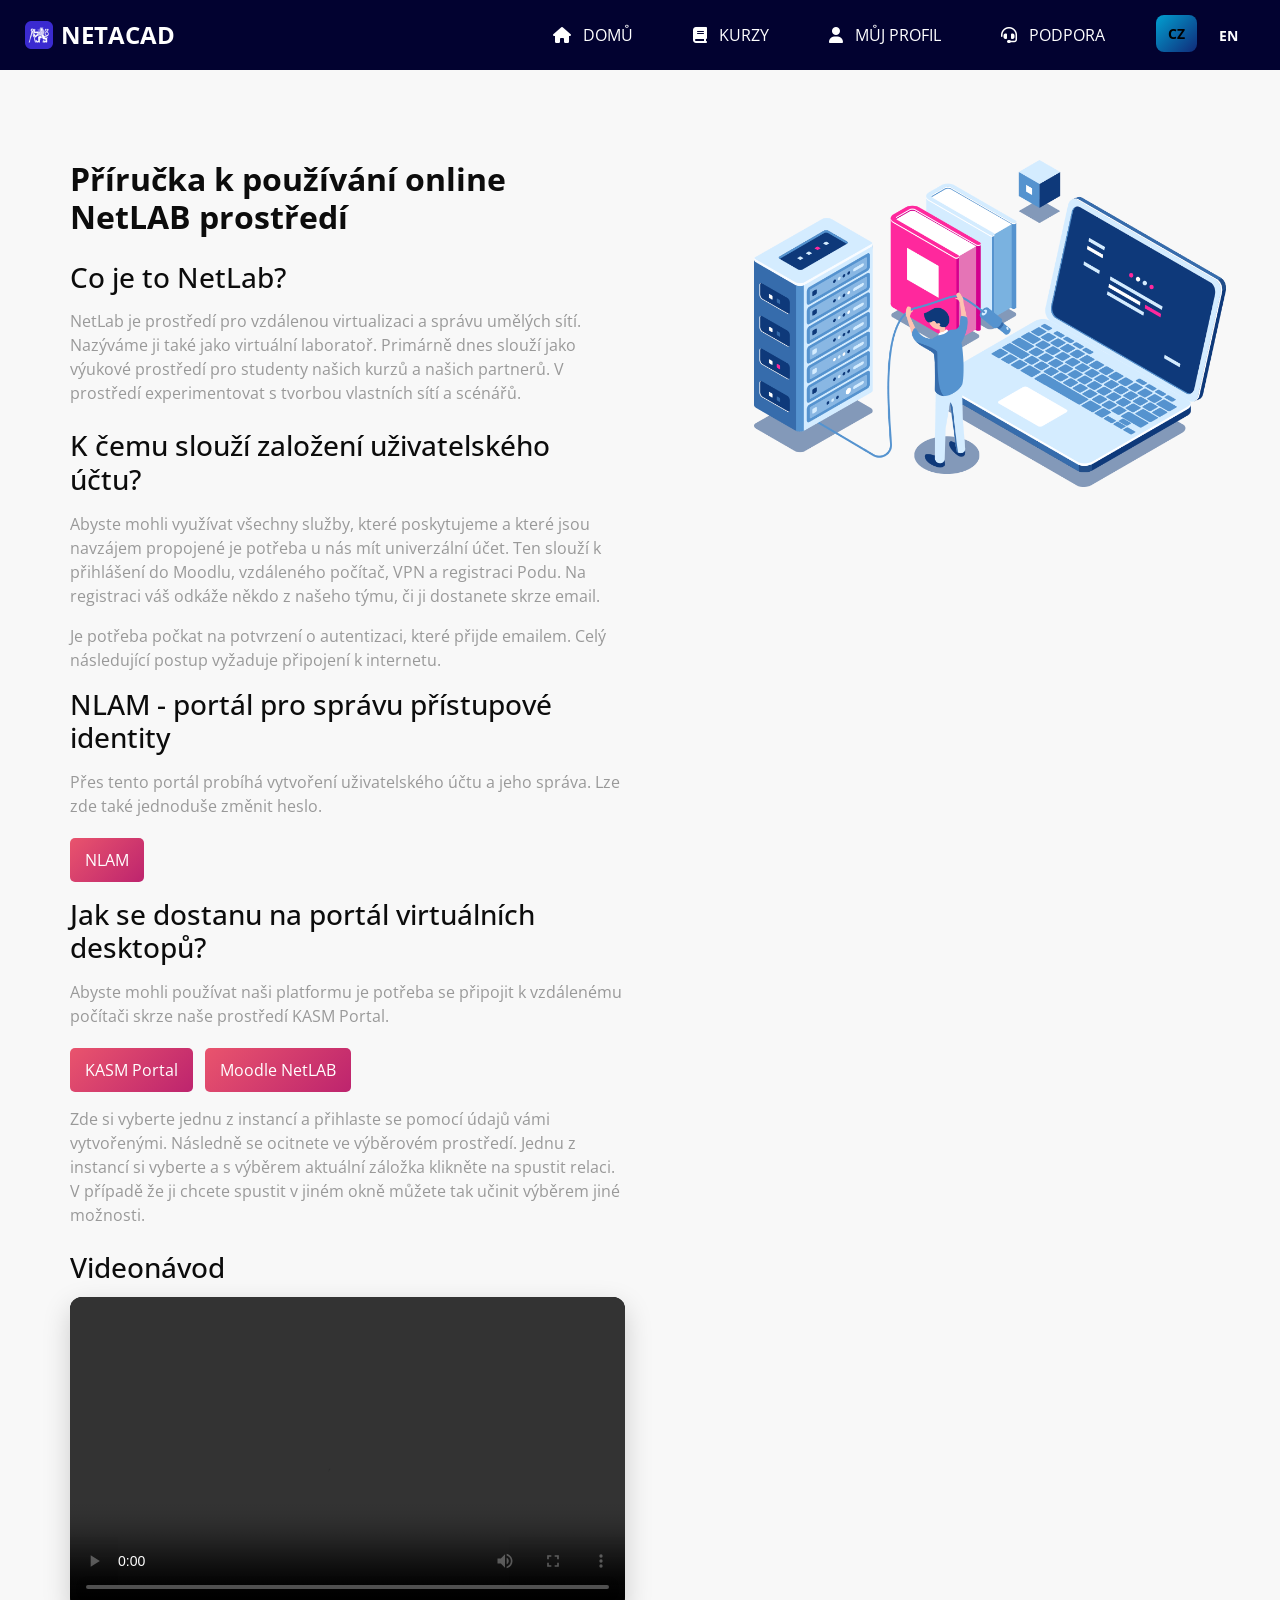
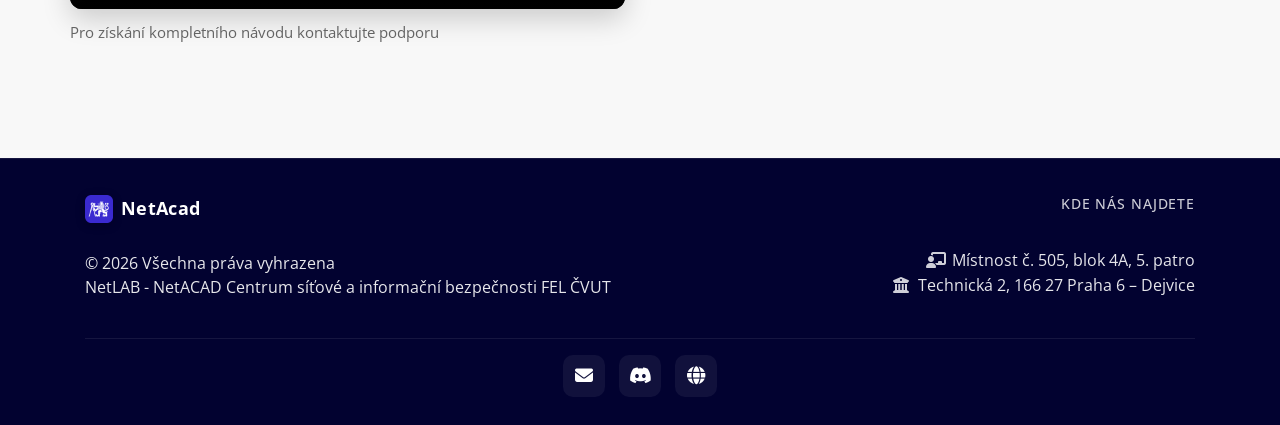
==== navody.html @ e8f15238 "Improved navody.html, way better footer, added one link to navbar" ====
<!DOCTYPE html>
<html lang="cz">

<head>
  <!-- Basic -->
  <meta charset="utf-8" />
  <meta http-equiv="X-UA-Compatible" content="IE=edge" />
  <!-- Mobile Metas -->
  <meta name="viewport" content="width=device-width, initial-scale=1, shrink-to-fit=no" />
  <!-- Site Metas -->
  <link rel="icon" href="favicon.ico" type="image/gif" />
  <meta name="keywords" content="" />
  <meta name="description" content="" />
  <meta name="author" content="" />

  <title>NetAcad</title>


  <!-- bootstrap core css -->
  <link rel="stylesheet" type="text/css" href="css/bootstrap.css" />

  <!-- fonts style -->
  <link rel="preconnect" href="https://fonts.googleapis.com">
  <link rel="preconnect" href="https://fonts.gstatic.com" crossorigin>
  <link href="https://fonts.googleapis.com/css2?family=Open+Sans:ital,wght@0,300..800;1,300..800&display=swap" rel="stylesheet">

  <!-- font awesome style -->
  <link rel="stylesheet"
        href="https://cdnjs.cloudflare.com/ajax/libs/font-awesome/6.5.2/css/all.min.css"
        crossorigin="anonymous" referrerpolicy="no-referrer" />

  <!-- Custom styles for this template -->
  <link href="css/style.css" rel="stylesheet" />
  <!-- responsive style -->
  <link href="css/responsive.css" rel="stylesheet" />

  <script> window.chtlConfig = { chatbotId: "9271479529" } </script>
  <script async data-id="9271479529" id="chtl-script" type="text/javascript" src="https://chatling.ai/js/embed.js"></script>

</head>

<body class="sub_page">

  <div class="hero_area">
    <!-- header section strats -->
    <header class="header_section">
      <div class="container-fluid">
        <nav class="navbar navbar-expand-lg custom_nav-container">
          <a class="navbar-brand d-flex align-items-center">
            <img src="favicon.ico" alt="Logo" width="28" height="28" class="mr-2"> <span>NetAcad</span>
          </a>

          <button class="navbar-toggler" type="button" data-toggle="collapse" data-target="#navbarContent"
                  aria-controls="navbarContent" aria-expanded="false" aria-label="Toggle navigation">
            <span class="navbar-toggler-icon"></span>
          </button>

          <div class="collapse navbar-collapse" id="navbarContent">
            <ul class="navbar-nav ml-auto">
              <li class="nav-item active">
                <a class="nav-link" href="index.html" data-i18n="home">
                  <i class="fas fa-home mr-2"></i> Domů
                </a>
              </li>
              <li class="nav-item">
                <a class="nav-link" href="https://moodle.netacad.fel.cvut.cz/moodle" data-i18n="courses">
                  <i class="fas fa-book mr-2"></i> Kurzy
                </a>
              </li>
              <li class="nav-item">
                <a class="nav-link" href="https://access.netacad.fel.cvut.cz/en/login" data-i18n="profile">
                  <i class="fas fa-user mr-2"></i> Můj profil
                </a>
              </li>

              <li class="nav-item">
                <a class="nav-link" href="mailto:support@itu.fel.cvut.cz" data-i18n="support">
                  <i class="fas fa-headset mr-2"></i> Podpora
                </a>
              </li>
            </ul>

            <div class="language-switcher ml-3 d-flex justify-content-center ">
              <button class="btn btn-sm btn-outline-light" onclick="setLanguage('cz')">CZ</button>
              <button class="btn btn-sm btn-outline-light" onclick="setLanguage('en')">EN</button>
            </div>


          </div>
        </nav>
      </div>
    </header>
    <!-- end header section -->
  </div>

  <!-- about section -->

  <section class="about_section layout_padding">
    <div class="container">
      <div class="row">
        <div class="col-lg-6">
          <div class="detail-box container--narrow flow">
            <div class="heading_container">
              <h2>
                Příručka k používání online NetLAB prostředí
              </h2>
            </div>
            <h3>
              Co je to NetLab?
            </h3>

            <p>
              NetLab je prostředí pro vzdálenou virtualizaci a správu umělých sítí. Nazýváme ji také jako virtuální
              laboratoř. Primárně dnes slouží jako výukové prostředí pro studenty našich kurzů a našich partnerů.
              V prostředí experimentovat s tvorbou vlastních sítí a scénářů.
            </p>
            <h3 class="mt-4">
              K čemu slouží založení uživatelského účtu?
            </h3>
            <p>
              Abyste mohli využívat všechny služby, které poskytujeme a které jsou navzájem propojené je potřeba u nás
              mít univerzální účet. Ten slouží k přihlášení do Moodlu, vzdáleného počítač, VPN a registraci Podu.
              Na registraci váš odkáže někdo z našeho týmu, či ji dostanete skrze email.
            </p>
            <p>
              Je potřeba počkat na potvrzení o autentizaci, které přijde emailem. Celý následující postup vyžaduje připojení k internetu.
            </p>
            <h3>
              NLAM - portál pro správu přístupové identity
            </h3>

            <p class="mb-0">
              Přes tento portál probíhá vytvoření uživatelského účtu a jeho správa. Lze zde také jednoduše změnit heslo.
            </p>

            <div class="btn-row">
              <a class="btn-1-ss" href="https://access.netacad.fel.cvut.cz/nlam">NLAM</a>
            </div>

            <h3>
              Jak se dostanu na portál virtuálních desktopů?
            </h3>

            <p class="mb-0">
              Abyste mohli používat naši platformu je potřeba se připojit k vzdálenému počítači skrze naše prostředí KASM Portal.
            </p>
            <div class="btn-row">
              <a class="btn-1-ss" href="https://access.netacad.fel.cvut.cz/kasmportal">KASM Portal</a>
              <a class="btn-1-ss" href="https://moodle.netacad.fel.cvut.cz/moodle">Moodle NetLAB</a>
            </div>
            <p>
              Zde si vyberte jednu z instancí a přihlaste se pomocí údajů vámi vytvořenými.
              Následně se ocitnete ve výběrovém prostředí. Jednu z instancí si vyberte a s výběrem aktuální záložka
              klikněte na spustit relaci. V případě že ji chcete spustit v jiném okně můžete tak učinit výběrem jiné možnosti.
            </p>

            <h3 class="mb-2 mt-4">
              Videonávod
            </h3>

            <div class="video-block">
              <div class="video-frame">
                <video controls src="video/UTF-8Tutorial.mp4" type="video/mp4"></video>
              </div>
              <p class="video-caption">Pro získání kompletního návodu kontaktujte podporu</p>
            </div>
          </div>
        </div>

        <div class="col-lg-6 d-none d-lg-block">
          <div class="img-box sticky-aside card-aside">
            <img src="images/about-img.png" alt="NetLab ukázka">
          </div>
        </div>

      </div>
    </div>
  </section>

  <!-- end about section -->


  <!-- end info section -->


  <!-- footer section -->
  <footer class="footer_section">
    <div class="container">
      <div class="footer-inner">
        <!-- Brand / Copyright -->
        <div class="footer-col footer-brand">
          <div class="brand-row">
            <img src="favicon.ico" alt="NetAcad" width="28" height="28" class="mr-2">
            <span>NetAcad</span>
          </div>

          <p class="footer-copy text-left" data-i18n="copyright">
            &copy; <span id="displayYear"></span>
            Všechna práva vyhrazena
            <a href="#" class="footer-link">NetLAB – NetACAD Centrum síťové a informační bezpečnosti FEL ČVUT</a>
          </p>
        </div>

        <!-- Address -->
        <div class="footer-col footer-address">
          <h6 class="footer-title" data-i18n="footer_title_location">Kde nás najdete</h6>
          <p class="mt-3 mb-0 pb-0" data-i18n="address_line1">
            <i class="fas fa-chalkboard-teacher "></i> Místnost č. 505, blok 4A, 5. patro
          </p>
          <p class="mb-0 mt-0 pt-0" data-i18n="address_line2">
            <i class="fas fa-university "></i> Technická 2, 166 27 Praha 6 – Dejvice
          </p>
        </div>
      </div>

      <div class="footer-meta">
        <!-- Optional quick contacts / socials -->
        <a class="footer-meta-link" href="mailto:support@itu.fel.cvut.cz">
          <i class="fas fa-envelope"></i> <span class="sr-only">Email</span>
        </a>
        <a class="footer-meta-link" href="https://discord.gg/mCXzd8gn">
          <i class="fab fa-discord"></i> <span class="sr-only">Discord</span>
        </a>
        <a class="footer-meta-link" href="https://netacad.fel.cvut.cz">
          <i class="fas fa-globe"></i> <span class="sr-only">Web</span>
        </a>
      </div>
    </div>
  </footer>

  <!-- footer section -->

  <!-- jQuery -->
  <script src="js/jquery-3.4.1.min.js"></script>
  <!-- bootstrap js -->
  <script src="js/bootstrap.js"></script>
  <!-- custom js -->
  <script src="js/custom.js"></script>


</body>

</html>
---- css/style.css ----
@charset "UTF-8";
html {
  scroll-behavior: smooth;
}

h1.header {
  font-size: 4.5rem !important;
  font-weight: 300 !important;
  line-height: 1.2 !important;
}

body {
  font-family: "Open Sans", sans-serif;
  color: #0c0c0c;
  background-color: #f8f8f8;
  overflow-x: hidden;
}

.layout_padding {
  padding: 90px 0;
}

.layout_padding2 {
  padding: 75px 0;
}

.layout_padding2-top {
  padding-top: 75px;
}

.layout_padding2-bottom {
  padding-bottom: 75px;
}

.layout_padding-top {
  padding-top: 90px;
}

.layout_padding-bottom {
  padding-bottom: 90px;
}

.heading_container {
  display: flex;
  flex-direction: column;
  align-items: flex-start;
}
.heading_container h2 {
  position: relative;
  font-weight: bold;
  margin: 0;
}
.heading_container.heading_center {
  align-items: center;
  text-align: center;
}
.heading_container p {
  margin-top: 10px;
  margin-bottom: 0;
}

.container_border_style {
  position: relative;
  padding: 20px;
}
.container_border_style::before, .container_border_style::after {
  content: "";
  position: absolute;
  top: 50%;
  width: 3px;
  height: 90px;
  background-color: #05aedb;
  transform: translateY(-50%);
}
.container_border_style::before {
  left: 0;
}
.container_border_style::after {
  right: 0;
}

a,
a:hover,
a:focus {
  text-decoration: none;
}

a:hover,
a:focus {
  color: initial;
}

.btn,
.btn:focus {
  outline: none !important;
  box-shadow: none;
}

/*header section*/
.hero_area {
  position: relative;
  background-color: #020230;
  min-height: 100vh;
  display: flex;
  flex-direction: column;
}

.sub_page .hero_area {
  min-height: auto;
}

.header_section .container-fluid {
  padding-right: 25px;
  padding-left: 25px;
}

.navbar-brand span {
  font-weight: bold;
  color: #ffffff;
  font-size: 24px;
  text-transform: uppercase;
}

.custom_nav-container {
  padding: 10px 0;
}
.custom_nav-container .navbar-nav .nav-item {
  transition: transform 0.3s ease, color 0.4s ease, text-shadow 0.4s ease;
  text-shadow: 0 0 0 rgba(5, 174, 219, 0);
  transform: translateY(0);
}
.custom_nav-container .navbar-nav .nav-item .nav-link {
  padding: 3px 15px;
  margin: 10px 15px;
  color: #ffffff;
  text-align: center;
  text-transform: uppercase;
}
.custom_nav-container .navbar-nav .nav-item .nav-link:hover {
  color: #05aedb !important;
}
.custom_nav-container .navbar-nav .nav-item:hover {
  color: #05aedb !important;
  text-shadow: 0 0 8px rgba(5, 174, 219, 0.8), 0 0 16px rgba(5, 174, 219, 0.5);
  transform: translateY(-3px);
}

.language-switcher button {
  background: none;
  border: none;
  color: #ffffff;
  font-weight: bold;
  text-transform: uppercase;
  padding: 8px 12px;
  margin: 0 5px;
  border-radius: 8px;
  cursor: pointer;
  transition: all 0.3s ease;
  text-shadow: 0 0 0 rgba(5, 174, 219, 0);
}
.language-switcher button.active {
  background: linear-gradient(135deg, #01a0d1, #102b79);
  transform: translateY(-2px);
  color: #000000 !important;
}
.language-switcher button:hover {
  background-color: transparent;
  color: #05aedb;
  transform: translateY(-2px);
  text-shadow: 0 0 6px rgba(5, 174, 219, 0.4), 0 0 12px rgba(5, 174, 219, 0.2);
}

.custom_nav-container .nav_search-btn {
  width: 35px;
  height: 35px;
  padding: 0;
  border: none;
  color: #ffffff;
  margin: 0 20px;
}
.custom_nav-container .navbar-toggler {
  outline: none;
}

.custom_nav-container .navbar-toggler {
  padding: 0;
  width: 37px;
  height: 42px;
  transition: all 0.3s;
}
.custom_nav-container .navbar-toggler span {
  display: block;
  width: 35px;
  height: 4px;
  background-color: #ffffff;
  margin: 7px 0;
  transition: all 0.3s;
  position: relative;
  border-radius: 5px;
}
.custom_nav-container .navbar-toggler span::before, .custom_nav-container .navbar-toggler span::after {
  content: "";
  position: absolute;
  left: 0;
  height: 100%;
  width: 100%;
  background-color: #ffffff;
  top: -10px;
  border-radius: 5px;
  transition: all 0.3s;
}
.custom_nav-container .navbar-toggler span::after {
  top: 10px;
}
.custom_nav-container .navbar-toggler[aria-expanded=true] {
  transform: rotate(360deg);
}
.custom_nav-container .navbar-toggler[aria-expanded=true] span {
  transform: rotate(45deg);
}
.custom_nav-container .navbar-toggler[aria-expanded=true] span::before, .custom_nav-container .navbar-toggler[aria-expanded=true] span::after {
  transform: rotate(90deg);
  top: 0;
}
.custom_nav-container .navbar-toggler[aria-expanded=true] .s-1 {
  transform: rotate(45deg);
  margin: 0;
  margin-bottom: -4px;
}
.custom_nav-container .navbar-toggler[aria-expanded=true] .s-2 {
  display: none;
}
.custom_nav-container .navbar-toggler[aria-expanded=true] .s-3 {
  transform: rotate(-45deg);
  margin: 0;
  margin-top: -4px;
}
.custom_nav-container .navbar-toggler[aria-expanded=false] .s-1,
.custom_nav-container .navbar-toggler[aria-expanded=false] .s-2,
.custom_nav-container .navbar-toggler[aria-expanded=false] .s-3 {
  transform: none;
}

.quote_btn-container {
  display: flex;
  align-items: center;
}
.quote_btn-container a {
  color: #ffffff;
  text-transform: uppercase;
}
.quote_btn-container a span {
  margin-left: 5px;
}
/*end header section*/
/* slider section */
.slider_section {
  flex: 1;
  display: flex;
  align-items: center;
  padding-top: 45px;
  padding-bottom: 90px;
}
.slider_section .row {
  align-items: center;
}
.slider_section #customCarousel1 {
  width: 100%;
  position: unset;
}
.slider_section .detail-box {
  color: #ffffff;
}
.slider_section .detail-box h1 {
  font-weight: bold;
  margin-bottom: 25px;
  font-size: 2rem;
}
.slider_section .detail-box h1 span {
  font-size: 3rem;
  color: #05aedb;
}
.slider_section .detail-box .btn-box {
  display: flex;
  margin: 0 -5px;
}
.slider_section .detail-box a {
  margin: 5px;
  width: 195px;
  text-align: center;
}
.slider_section .detail-box .btn-1 {
  display: inline-block;
  padding: 10px 15px;
  background: linear-gradient(135deg, #e9546d, #bd246e);
  color: #ffffff;
  border-radius: 5px;
  transition: all 0.3s;
}
.slider_section .detail-box .btn-1:hover {
  color: #ffffff;
  background-position: right center;
  box-shadow: 0 12px 40px rgba(255, 70, 70, 0.6);
  transform: translateY(-4px);
}
.slider_section .detail-box .btn-2 {
  display: inline-block;
  padding: 10px 15px;
  background: linear-gradient(135deg, #01a0d1, #102b79);
  color: #ffffff;
  border-radius: 5px;
  transition: all 0.3s;
}
.slider_section .detail-box .btn-2:hover {
  color: #ffffff;
  background-position: right center;
  box-shadow: 0 12px 40px rgba(5, 174, 219, 0.6);
  transform: translateY(-4px);
}
.slider_section .img-box img {
  width: 100%;
}
.slider_section .carousel_btn-box {
  position: absolute;
  bottom: 0;
  left: 0;
  display: flex;
  justify-content: space-between;
  width: 100%;
  height: 50px;
  z-index: 3;
  font-size: 22px;
}
.slider_section .carousel_btn-box .carousel-control-prev,
.slider_section .carousel_btn-box .carousel-control-next {
  position: unset;
  width: 50px;
  height: 50px;
  background-color: #21387c;
  opacity: 1;
  font-size: 28px;
  transition: all 0.3s;
}
.slider_section .carousel_btn-box .carousel-control-prev:hover,
.slider_section .carousel_btn-box .carousel-control-next:hover {
  background-color: #ffffff;
  color: #000000;
}

.scroll-down-arrow {
  position: absolute;
  bottom: 30px;
  left: 50%;
  transform: translateX(-50%);
  font-size: 2.5rem;
  color: #05aedb;
  transition: transform 0.3s ease, color 0.3s ease;
  z-index: 10;
  animation: bounce 2s infinite;
}
.scroll-down-arrow i {
  transition: transform 0.3s;
}
.scroll-down-arrow:hover {
  color: rgb(25.2455357143, 202.5446428571, 249.7544642857);
  transform: translateX(-50%) translateY(-4px);
}
.scroll-down-arrow:hover i {
  transform: scale(1.2);
}

@keyframes bounce {
  0%, 20%, 50%, 80%, 100% {
    transform: translateX(-50%) translateY(0);
  }
  40% {
    transform: translateX(-50%) translateY(-10px);
  }
  60% {
    transform: translateX(-50%) translateY(-5px);
  }
}
.about_section .row {
  align-items: center;
}
.about_section .img-box img {
  max-width: 100%;
}
.about_section .detail-box p {
  color: #999;
  margin-top: 15px;
}
.service_section .box {
  margin-top: 45px;
  display: flex;
  flex-direction: column;
  align-items: center;
  text-align: center;
  padding: 30px;
  background: linear-gradient(135deg, #ffffff, #f2f2f2);
  border-radius: 20px;
  box-shadow: 0 18px 48px rgba(0, 0, 0, 0.18);
  transition: all 0.4s ease;
  transform: translateY(0);
  cursor: pointer;
}
.service_section .box .img-box {
  position: relative;
  width: 80px;
  height: 80px;
  border-radius: 50%;
  display: flex;
  justify-content: center;
  align-items: center;
  padding: 12px;
  overflow: hidden;
  background: linear-gradient(135deg, #01a0d1, #102b79);
  transition: transform 0.4s ease;
}
.service_section .box .img-box::before {
  content: "";
  position: absolute;
  inset: 0;
  background: linear-gradient(135deg, #e9546d, #bd246e);
  border-radius: 50%;
  opacity: 0;
  transition: opacity 0.4s ease;
  z-index: 1;
}
.service_section .box .img-box img {
  width: 100%;
  max-width: 45px;
  max-height: 45px;
  transition: transform 0.4s ease;
  z-index: 2;
}
.service_section .box .detail-box {
  margin-top: 20px;
  color: #000000;
}
.service_section .box .detail-box h4 {
  font-weight: bold;
  font-size: 22px;
  margin-bottom: 10px;
  color: #000000;
}
.service_section .box .detail-box a {
  color: #05aedb !important;
  font-weight: 500;
  text-decoration: none;
  transition: color 0.3s;
}
.service_section .box .detail-box a:hover {
  color: rgb(3.8616071429, 134.3839285714, 169.1383928571);
}
.service_section .box:hover {
  transform: translateY(-8px);
  box-shadow: 0 16px 40px rgba(5, 174, 219, 0.3);
}
.service_section .box:hover .img-box {
  transform: scale(1.05);
}
.service_section .box:hover .img-box::before {
  opacity: 1;
}
.service_section .box:hover .img-box img {
  transform: rotate(8deg) scale(1.05);
}

.server_section {
  background: linear-gradient(110deg, transparent 25%, #020230 25%);
  padding: 55px 0;
  color: #ffffff;
}
.server_section .row {
  align-items: center;
}
.server_section .img-box {
  position: relative;
  width: 80px;
  height: 80px;
  border-radius: 50%;
  display: flex;
  justify-content: center;
  align-items: center;
  padding: 12px;
  overflow: hidden;
  background: linear-gradient(135deg, #01a0d1, #102b79);
  transition: transform 0.4s ease;
}
.server_section .img-box::before {
  content: "";
  position: absolute;
  inset: 0;
  background: linear-gradient(135deg, #e9546d, #bd246e);
  border-radius: 50%;
  opacity: 0;
  transition: opacity 0.4s ease;
  z-index: 1;
}
.server_section .img-box i {
  position: relative;
  z-index: 2;
  font-size: 2rem;
  color: white;
  transition: transform 0.4s ease, color 0.3s ease;
}
.server_section .service_section .box .img-box {
  position: relative;
  width: 80px;
  height: 80px;
  border-radius: 50%;
  display: flex;
  justify-content: center;
  align-items: center;
  padding: 12px;
  overflow: hidden;
  background: linear-gradient(135deg, #01a0d1, #102b79);
  transition: transform 0.4s ease;
}
.server_section .service_section .box .img-box::before {
  content: "";
  position: absolute;
  inset: 0;
  background: linear-gradient(135deg, #e9546d, #bd246e);
  border-radius: 50%;
  opacity: 0;
  transition: opacity 0.4s ease;
  z-index: 1;
}
.server_section .service_section .box .img-box img,
.server_section .service_section .box .img-box i {
  z-index: 2; /* 👈 important */
  position: relative;
  transition: transform 0.4s ease;
  max-width: 45px;
  max-height: 45px;
  color: white;
  font-size: 2rem;
}
.server_section .service_section .box:hover .img-box {
  transform: scale(1.05);
}
.server_section .service_section .box:hover .img-box::before {
  opacity: 1;
}
.server_section .service_section .box:hover .img-box img,
.server_section .service_section .box:hover .img-box i {
  transform: rotate(8deg) scale(1.05);
}
.server_section .box:hover .img-box {
  transform: scale(1.05);
}
.server_section .box:hover .img-box::before {
  opacity: 1;
}
.server_section .box:hover .img-box i {
  transform: rotate(8deg) scale(1.05);
  color: white;
}
span.redirect-link {
  color: #05aedb !important;
}

.price_section .price_container {
  display: flex;
  flex-wrap: wrap;
  justify-content: center;
  text-align: center;
}
.price_section .price_container .box {
  margin: 45px 15px 0 15px;
}
.price_section .price_container .box .detail-box {
  width: 300px;
  padding: 40px 20px 15px 20px;
  background-color: #fff;
  border-radius: 25px;
  box-shadow: 0 0 5px 0 rgba(0, 0, 0, 0.1);
}
.price_section .price_container .box .detail-box h2 {
  font-weight: bold;
}
.price_section .price_container .box .detail-box h2 span {
  font-size: 3rem;
}
.price_section .price_container .box .detail-box h6 {
  text-transform: uppercase;
  color: #05aedb;
  font-size: 20px;
  margin-bottom: 10px;
}
.price_section .price_container .box .price_features {
  padding: 0;
  list-style-type: none;
}
.price_section .price_container .box .price_features li {
  margin: 10px 0;
}
.price_section .price_container .box .btn-box {
  margin-top: 25px;
}
.price_section .price_container .box .btn-box a:hover {
  background-color: #05aedb;
  color: #ffffff;
}
.price_section .price_container .box:hover {
  color: #ffffff;
}
.price_section .price_container .box:hover .detail-box {
  background-color: #05aedb;
}
.price_section .price_container .box:hover h6 {
  color: #ffffff;
}
.price_section .price_container .box:hover a {
  background-color: #05aedb;
  color: #ffffff;
}

.client_section {
  padding-bottom: 45px;
}
.client_section .heading_container {
  margin-bottom: 35px;
}
.client_section .box {
  display: flex;
  align-items: center;
  margin: 45px 0;
}
.client_section .box .img-box {
  width: 125px;
  height: 125px;
  min-width: 125px;
  border-radius: 100%;
  overflow: hidden;
  margin-right: -65px;
  position: relative;
}
.client_section .box .img-box img {
  width: 100%;
}
.client_section .box .client_info {
  display: flex;
  justify-content: space-between;
}
.client_section .box .client_info .client_name h5 {
  font-weight: bold;
  color: #05aedb;
  margin-bottom: 0;
  text-transform: uppercase;
}
.client_section .box .client_info .client_name h6 {
  margin-bottom: 0;
  color: #ff4646;
  font-weight: normal;
  font-size: 14px;
  text-transform: uppercase;
}
.client_section .box .client_info i {
  font-size: 24px;
  color: #05aedb;
}
.client_section .box p {
  margin-top: 25px;
}
.client_section .box .detail-box {
  background-color: #ffffff;
  padding: 45px 45px 45px 85px;
  box-shadow: 0 0 5px 0 rgba(0, 0, 0, 0.2);
}
.client_section .carousel-control-prev,
.client_section .carousel-control-next {
  width: 50px;
  height: 50px;
  background-color: #05aedb;
  opacity: 1;
  font-size: 28px;
  font-weight: bold;
  top: 50%;
  transform: translateY(-50%);
}
.client_section .carousel-control-prev {
  left: 0;
}
.client_section .carousel-control-next {
  right: 0;
}

.contact_section {
  position: relative;
}
.contact_section .heading_container {
  margin-bottom: 45px;
}
.contact_section .form_container input {
  width: 100%;
  border: 1px solid #b0b0b0;
  height: 50px;
  margin-bottom: 25px;
  padding-left: 15px;
  background-color: transparent;
  outline: none;
  color: #101010;
}
.contact_section .form_container input::placeholder {
  color: #b0b0b0;
}
.contact_section .form_container input.message-box {
  height: 120px;
}
.contact_section .form_container .btn_box {
  display: flex;
  justify-content: center;
}
.contact_section .form_container button {
  border: none;
  text-transform: uppercase;
  font-weight: bold;
}

/* info section */
.info_section {
  background-color: #020230;
  color: #ffffff;
}
.info_section h4 {
  font-weight: 600;
  margin-bottom: 20px;
}
.info_section .info_contact .contact_link_box {
  display: flex;
  flex-direction: column;
}
.info_section .info_contact .contact_link_box a {
  margin: 5px 0;
  color: #ffffff;
}
.info_section .info_contact .contact_link_box a i {
  margin-right: 5px;
}
.info_section .info_contact .contact_link_box a:hover {
  color: #ff4646;
}
.info_section .info_social {
  display: flex;
  margin-top: 20px;
}
.info_section .info_social a {
  display: flex;
  justify-content: center;
  align-items: center;
  color: #ffffff;
  border-radius: 100%;
  margin-right: 10px;
  font-size: 24px;
}
.info_section .info_social a:hover {
  color: #ff4646;
}
.info_section .info_links {
  display: flex;
  flex-direction: column;
  flex-wrap: wrap;
}
.info_section .info_links a {
  display: flex;
  align-items: center;
  margin-bottom: 15px;
  color: #ffffff;
}
.info_section .info_links a img {
  margin-right: 10px;
}
.info_section .info_links a:hover, .info_section .info_links a.active {
  color: #ff4646;
}
.info_section form input {
  border: none;
  border-bottom: 1px solid #ffffff;
  background-color: transparent;
  width: 100%;
  height: 45px;
  color: #ffffff;
  outline: none;
}
.info_section form input::placeholder {
  color: #ffffff;
}
.info_section form button {
  width: 100%;
  text-align: center;
  margin-top: 15px;
}

/* end info section */
/* footer section*/
.footer_section {
  position: relative;
  background-color: #020230;
  text-align: center;
}
.footer_section p {
  color: #ffffff;
  padding: 20px 0;
  margin: 0;
}
.footer_section p a {
  color: inherit;
}

.btn-1 {
  display: inline-block;
  padding: 10px 15px;
  background: linear-gradient(135deg, #e9546d, #bd246e);
  color: #ffffff;
  border-radius: 5px;
  transition: all 0.3s;
}
.btn-1:hover {
  color: #ffffff;
  background-position: right center;
  box-shadow: 0 12px 40px rgba(255, 70, 70, 0.6);
  transform: translateY(-4px);
}

.btn-2 {
  display: inline-block;
  padding: 10px 15px;
  background: linear-gradient(135deg, #01a0d1, #102b79);
  color: #ffffff;
  border-radius: 5px;
  transition: all 0.3s;
}
.btn-2:hover {
  color: #ffffff;
  background-position: right center;
  box-shadow: 0 12px 40px rgba(5, 174, 219, 0.6);
  transform: translateY(-4px);
}

.btn-1-ss {
  display: inline-block;
  padding: 10px 15px;
  background: linear-gradient(135deg, #e9546d, #bd246e);
  color: #ffffff;
  border-radius: 5px;
  transition: all 0.3s;
}
.btn-1-ss:hover {
  color: #ffffff;
  background-position: right center;
  box-shadow: 0 6px 18px rgba(255, 70, 70, 0.4); /* menší rozmazání a průhlednost */
  transform: translateY(-3px);
}

.about_section .row {
  align-items: stretch; /* místo center */
}
.about_section .sticky-aside {
  margin-left: 4em;
  position: sticky;
  top: 90px; /* doladíš podle výšky hlavičky */
}
.about_section .sticky-aside img {
  display: block;
  width: 100%;
  height: auto;
}

/* bezpečné chování na mobilech */
@media (max-width: 767.98px) {
  .about_section .sticky-aside {
    position: static;
    top: auto;
  }
}
/* --- Video block tidy layout --- */
.about_section .detail-box .video-block {
  margin-top: 1rem;
  margin-bottom: 1.5rem;
}

.about_section .detail-box .video-frame {
  position: relative;
  width: 100%;
  aspect-ratio: 16/9; /* drží 16:9, žádné skrolování */
  background: #000; /* hezké pozadí při načítání */
  border-radius: 12px;
  overflow: hidden;
  box-shadow: 0 10px 28px rgba(0, 0, 0, 0.18);
}

.about_section .detail-box .video-frame video {
  position: absolute;
  inset: 0;
  width: 100%;
  height: 100%;
  object-fit: cover; /* žádné černé pruhy při různých zdrojích */
  display: block;
  outline: none;
}

/* popisek pod videem */
.about_section .detail-box .video-caption {
  margin: 0.75rem 0 0;
  font-size: 0.95rem;
  color: #666;
}

/* zarovnání mezer kolem nadpisu a bloků okolo */
.about_section .detail-box h3 + .video-block {
  margin-top: 0.75rem; /* zjemní mezeru po H3 */
}

/* volitelné: větší odsazení okolních sekcí na desktopu */
@media (min-width: 992px) {
  .about_section .detail-box .video-block {
    margin-bottom: 2rem;
  }
}
img.small-icon {
  width: 65% !important;
}

/* Layout helpers */
.container--narrow {
  max-width: 720px; /* readable measure */
}

.flow > * + * {
  margin-top: 1rem;
}

@media (min-width: 992px) {
  .flow > * + * {
    margin-top: 1.25rem;
  }
}
.btn-row {
  display: flex;
  flex-wrap: wrap;
  gap: 12px; /* even spacing between buttons */
}

/* Headings rhythm (optional, smoother spacing) */
.detail-box h2 {
  margin-bottom: 0.5rem;
}

.detail-box h3 {
  margin-top: 1rem;
  margin-bottom: 0.25rem;
}

/* Sticky image: smaller, pushed right, card look */
.about_section .sticky-aside {
  position: sticky;
  top: 90px;
  width: 85%;
  margin-left: auto;
  transform: translateX(16px);
}

.card-aside {
  overflow: hidden;
}

.card-aside img {
  display: block;
  width: 100%;
  height: auto;
}

/* Keep rows same height so sticky can actually stick */
.about_section .row {
  align-items: stretch;
}

/* Video block: already good from your last pass */
.about_section .detail-box .video-block {
  margin-top: 1rem;
  margin-bottom: 1.5rem;
}

.about_section .detail-box .video-frame {
  position: relative;
  width: 100%;
  aspect-ratio: 16/9;
  background: #000;
  border-radius: 12px;
  overflow: hidden;
  box-shadow: 0 10px 28px rgba(0, 0, 0, 0.18);
}

.about_section .detail-box .video-frame video {
  position: absolute;
  inset: 0;
  width: 100%;
  height: 100%;
  object-fit: cover;
}

/* Mobile fallbacks */
@media (max-width: 991.98px) {
  .about_section .sticky-aside {
    position: static;
    transform: none;
    width: 100%;
    margin-left: 0;
  }
  .container--narrow {
    max-width: 100%;
  }
}
.footer_section {
  background: #020230;
  color: #ffffff;
  padding: 36px 0 28px;
  border-top: 1px solid rgba(255, 255, 255, 0.08);
}
.footer_section .container {
  max-width: 1140px;
}
.footer_section .footer-inner {
  display: grid;
  grid-template-columns: 1fr;
  gap: 24px;
  align-items: start;
  padding-bottom: 18px;
  border-bottom: 1px solid rgba(255, 255, 255, 0.08);
  margin: 0 2em;
  text-align: left;
}
@media (min-width: 768px) {
  .footer_section .footer-inner {
    grid-template-columns: 1.2fr 0.8fr; /* brand / address */
    gap: 32px;
    margin: 0;
  }
}
.footer_section .footer-col {
  min-width: 0;
}
.footer_section .footer-brand .brand-row {
  display: inline-flex;
  align-items: center;
  font-weight: 700;
  letter-spacing: 0.3px;
  margin-bottom: 8px;
}
.footer_section .footer-brand .brand-row span {
  font-size: 18px;
}
.footer_section .footer-brand .brand-row img {
  filter: drop-shadow(0 2px 4px rgba(0, 0, 0, 0.25));
}
.footer_section .footer-brand .footer-copy {
  margin: 0;
  line-height: 1.55;
  opacity: 0.9;
}
.footer_section .footer-brand .footer-copy .footer-link {
  color: #ffffff;
  text-decoration: none;
  border-bottom: 1px dashed rgba(255, 255, 255, 0.35);
  transition: color 0.25s, border-color 0.25s;
}
.footer_section .footer-brand .footer-copy .footer-link:hover {
  color: #05aedb;
  border-color: transparent;
}
.footer_section .footer-address {
  text-align: left;
}
@media (min-width: 768px) {
  .footer_section .footer-address {
    text-align: right;
  }
}
.footer_section .footer-address .footer-title {
  margin: 0 0 6px 0;
  font-size: 0.9rem;
  text-transform: uppercase;
  letter-spacing: 0.06em;
  opacity: 0.8;
}
.footer_section .footer-address p {
  color: rgba(255, 255, 255, 0.9);
  line-height: 1.6;
}
.footer_section .footer-address p i {
  width: 1.1em;
  text-align: center;
  opacity: 0.9;
}
.footer_section .footer-meta {
  display: flex;
  justify-content: center;
  gap: 14px;
  padding-top: 16px;
}
.footer_section .footer-meta .footer-meta-link {
  display: inline-flex;
  align-items: center;
  justify-content: center;
  width: 42px;
  height: 42px;
  border-radius: 10px;
  background: rgba(255, 255, 255, 0.06);
  color: #ffffff;
  font-size: 18px;
  transition: transform 0.2s, box-shadow 0.25s, background 0.25s, color 0.25s;
}
.footer_section .footer-meta .footer-meta-link:hover {
  background: rgba(255, 255, 255, 0.12);
  color: #05aedb;
  transform: translateY(-2px);
  box-shadow: 0 8px 18px rgba(0, 0, 0, 0.25);
}

/* Visually hidden (for screen reader text above) */
.sr-only {
  position: absolute !important;
  width: 1px;
  height: 1px;
  padding: 0;
  margin: -1px;
  overflow: hidden;
  clip: rect(0, 0, 0, 0);
  border: 0;
}

/*# sourceMappingURL=style.css.map */
---- css/responsive.css ----
@media (max-width: 1300px) {}

@media (max-width: 1120px) {}

@media (max-width: 992px) {
  .hero_area {
    min-height: auto;
  }

  #navbarSupportedContent {
    padding: 15px 0 25px 0;
  }

  .quote_btn-container {
    flex-direction: column;
    align-items: center;
  }

  .quote_btn-container a {
    margin-right: 0;
    margin-top: 10px;
  }

  .slider_section {
    padding: 45px 0 90px 0;
  }


  .client_section .box {
    margin: 15px;
  }

  .client_section .carousel_btn-box {
    display: flex;
    justify-content: center;
    margin-top: 45px;
  }

  .client_section .carousel-control-prev,
  .client_section .carousel-control-next {
    position: unset;
    margin: 0 2.5px;
    width: 45px;
    height: 45px;
  }

  .info_section .info_main_row>div {
    margin-bottom: 25px;
  }
}

@media (max-width: 768px) {
  .slider_section .detail-box {
    margin-bottom: 45px;
    text-align: center;
  }

  .slider_section .detail-box .btn-box {
    justify-content: center;
  }

  .about_section .detail-box {
    margin-bottom: 45px;
  }


  .service_section .row .service_col_middle {
    order: 2;
  }

  .service_section .service_col_middle .box {
    margin-bottom: 45px;
  }

  .server_section {
    background: none;
    background-color: #020230;
  }

  .server_section .img-box {
    margin-bottom: 25px;
  }

  .contact_section .form_container {
    margin-right: 0;
    margin-bottom: 45px;
  }

  .info_section .row>div {
    display: flex;
    flex-direction: column;
    align-items: center;
    text-align: center;
    margin-bottom: 35px;
  }

  .info_section .info_links {
    align-items: center;
  }
}

@media (max-width: 576px) {


  .client_section .box {
    flex-direction: column;
    align-items: center;
  }

  .client_section .box .detail-box {
    padding: 85px 45px 45px 45px;

  }

  .client_section .box .img-box {
    margin-right: 0;
    margin-bottom: -65px;
  }
}

@media (max-width: 480px) {}

@media (max-width: 420px) {}

@media (max-width: 376px) {
  .slider_section .detail_box h1 {
    font-size: 2.5rem;
  }
}

@media (min-width: 1200px) {
  .container {
    max-width: 1170px;
  }
}
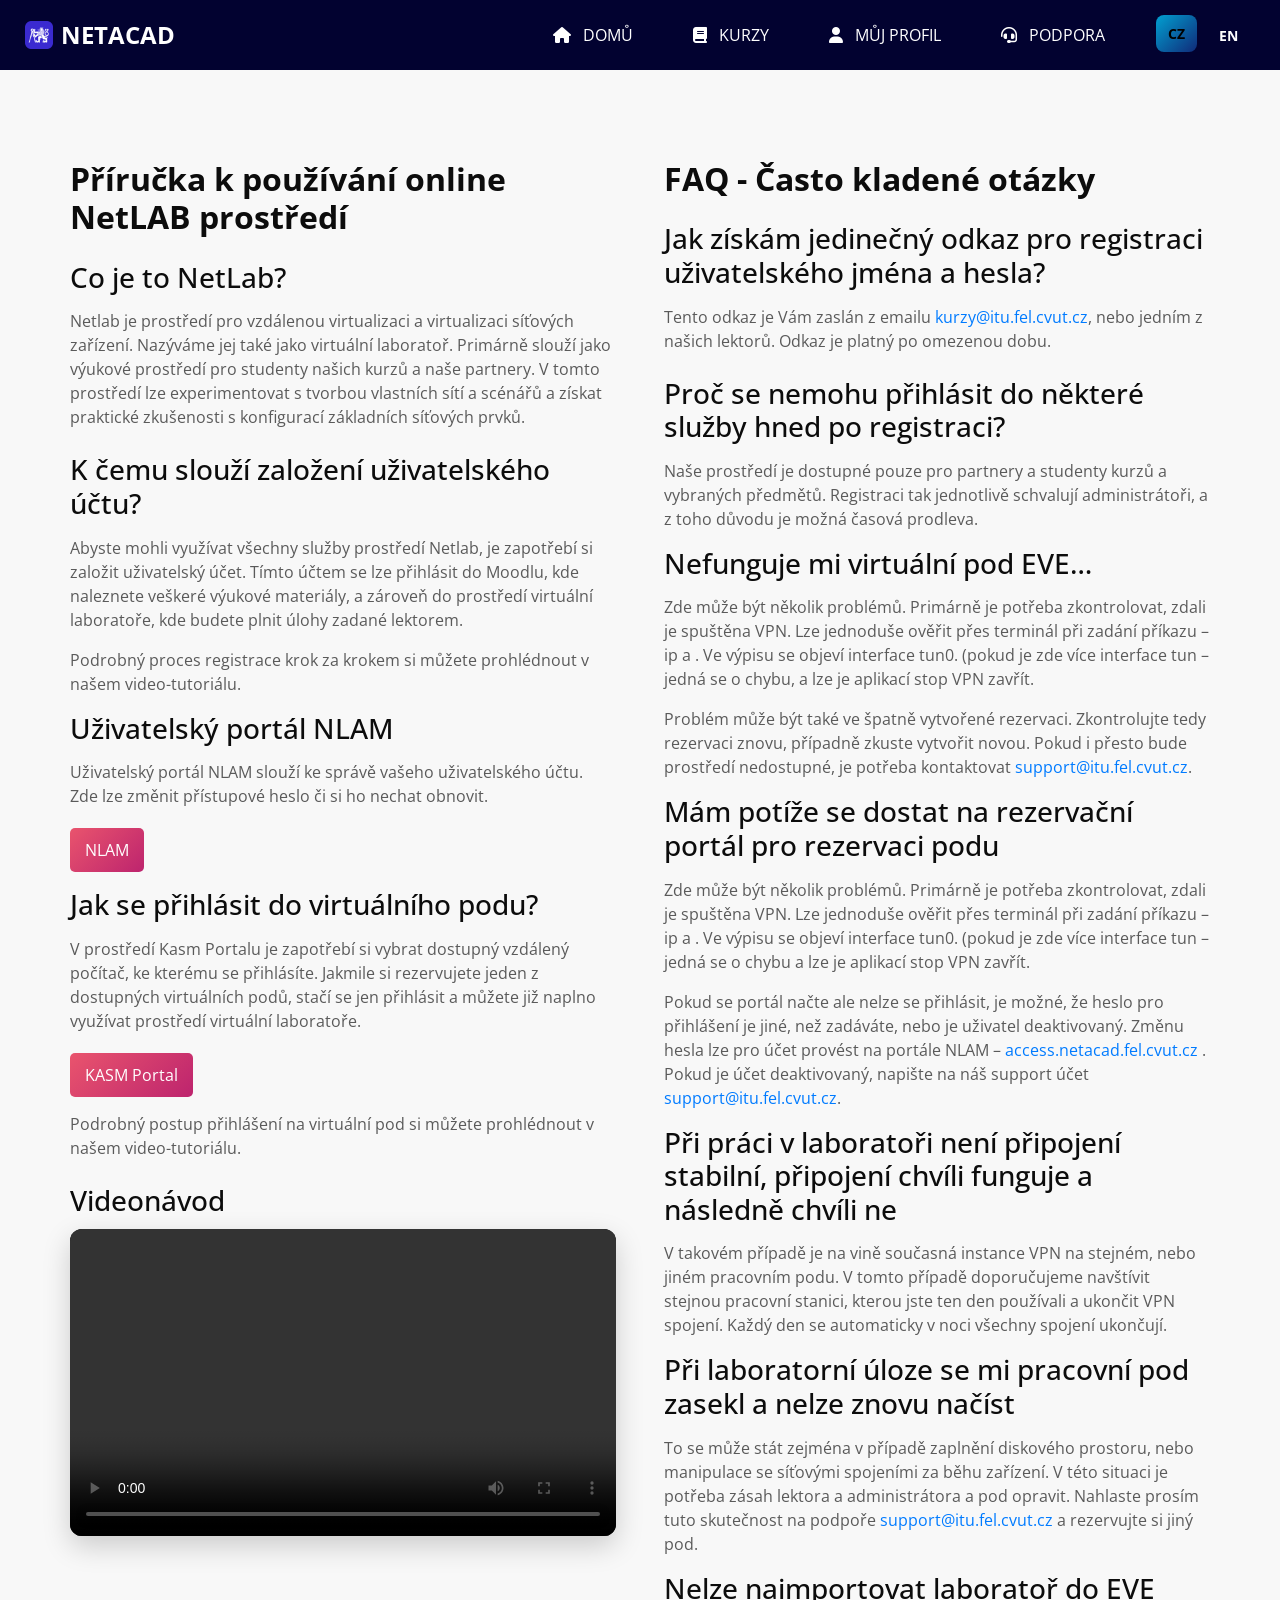
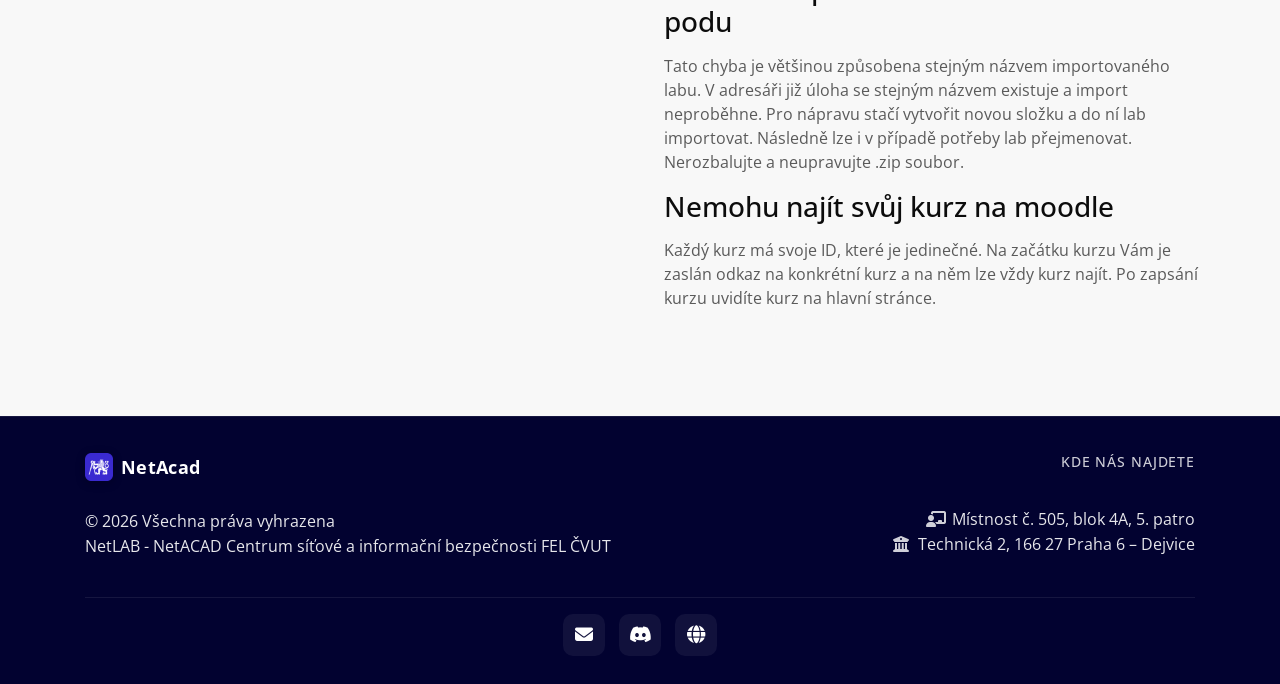
==== commit 977a0b88: "Improved navody.html, added FAQ section to it" ====
--- a/navody.html
+++ b/navody.html
@@ -98,7 +98,7 @@
   <section class="about_section layout_padding">
     <div class="container">
       <div class="row">
-        <div class="col-lg-6">
+        <div class="col-lg-6 pr-4">
           <div class="detail-box container--narrow flow">
             <div class="heading_container">
               <h2>
@@ -110,27 +110,23 @@
             </h3>
 
             <p>
-              NetLab je prostředí pro vzdálenou virtualizaci a správu umělých sítí. Nazýváme ji také jako virtuální
-              laboratoř. Primárně dnes slouží jako výukové prostředí pro studenty našich kurzů a našich partnerů.
-              V prostředí experimentovat s tvorbou vlastních sítí a scénářů.
+              Netlab je prostředí pro vzdálenou virtualizaci a virtualizaci síťových zařízení. Nazýváme jej také jako virtuální laboratoř. Primárně slouží jako výukové prostředí pro studenty našich kurzů a naše partnery. V tomto prostředí lze experimentovat s tvorbou vlastních sítí a scénářů a získat praktické zkušenosti s konfigurací základních síťových prvků.
             </p>
             <h3 class="mt-4">
               K čemu slouží založení uživatelského účtu?
             </h3>
             <p>
-              Abyste mohli využívat všechny služby, které poskytujeme a které jsou navzájem propojené je potřeba u nás
-              mít univerzální účet. Ten slouží k přihlášení do Moodlu, vzdáleného počítač, VPN a registraci Podu.
-              Na registraci váš odkáže někdo z našeho týmu, či ji dostanete skrze email.
-            </p>
-            <p>
-              Je potřeba počkat na potvrzení o autentizaci, které přijde emailem. Celý následující postup vyžaduje připojení k internetu.
-            </p>
-            <h3>
-              NLAM - portál pro správu přístupové identity
+              Abyste mohli využívat všechny služby prostředí Netlab, je zapotřebí si založit uživatelský účet. Tímto účtem se lze přihlásit do Moodlu, kde naleznete veškeré výukové materiály, a zároveň do prostředí virtuální laboratoře, kde budete plnit úlohy zadané lektorem.
+            </p>
+            <p>
+              Podrobný proces registrace krok za krokem si můžete prohlédnout v našem video-tutoriálu.
+            </p>
+            <h3>
+              Uživatelský portál NLAM
             </h3>
 
             <p class="mb-0">
-              Přes tento portál probíhá vytvoření uživatelského účtu a jeho správa. Lze zde také jednoduše změnit heslo.
+              Uživatelský portál NLAM slouží ke správě vašeho uživatelského účtu. <br> Zde lze změnit přístupové heslo či si ho nechat obnovit.
             </p>
 
             <div class="btn-row">
@@ -138,20 +134,15 @@
             </div>
 
             <h3>
-              Jak se dostanu na portál virtuálních desktopů?
+              Jak se přihlásit do virtuálního podu?
             </h3>
 
             <p class="mb-0">
-              Abyste mohli používat naši platformu je potřeba se připojit k vzdálenému počítači skrze naše prostředí KASM Portal.
-            </p>
-            <div class="btn-row">
-              <a class="btn-1-ss" href="https://access.netacad.fel.cvut.cz/kasmportal">KASM Portal</a>
-              <a class="btn-1-ss" href="https://moodle.netacad.fel.cvut.cz/moodle">Moodle NetLAB</a>
-            </div>
-            <p>
-              Zde si vyberte jednu z instancí a přihlaste se pomocí údajů vámi vytvořenými.
-              Následně se ocitnete ve výběrovém prostředí. Jednu z instancí si vyberte a s výběrem aktuální záložka
-              klikněte na spustit relaci. V případě že ji chcete spustit v jiném okně můžete tak učinit výběrem jiné možnosti.
+              V prostředí Kasm Portalu je zapotřebí si vybrat dostupný vzdálený počítač, ke kterému se přihlásíte. Jakmile si rezervujete jeden z dostupných virtuálních podů, stačí se jen přihlásit a můžete již naplno využívat prostředí virtuální laboratoře.
+            </p>
+            <a class="btn-1-ss" href="https://access.netacad.fel.cvut.cz/kasmportal">KASM Portal</a>
+            <p>
+              Podrobný postup přihlášení na virtuální pod si můžete prohlédnout v našem video-tutoriálu.
             </p>
 
             <h3 class="mb-2 mt-4">
@@ -162,25 +153,98 @@
               <div class="video-frame">
                 <video controls src="video/UTF-8Tutorial.mp4" type="video/mp4"></video>
               </div>
-              <p class="video-caption">Pro získání kompletního návodu kontaktujte podporu</p>
             </div>
           </div>
         </div>
 
-        <div class="col-lg-6 d-none d-lg-block">
-          <div class="img-box sticky-aside card-aside">
-            <img src="images/about-img.png" alt="NetLab ukázka">
+<!--        <div class="col-lg-6 d-none d-lg-block">-->
+<!--          <div class="img-box sticky-aside card-aside">-->
+<!--            <img src="images/about-img.png" alt="NetLab ukázka">-->
+<!--          </div>-->
+<!--        </div>-->
+
+<!--      </div>-->
+<!--    </div>-->
+<!--  </section> -->
+
+<!--  <section class="about_section layout_padding"> -->
+<!--    <div class="container">-->
+<!--      <div class="row">-->
+        <div class="col-lg-6 pl-4">
+          <div class="detail-box container--narrow flow">
+            <div class="heading_container">
+              <h2>
+                FAQ - Často kladené otázky
+              </h2>
+            </div>
+            <h3>
+              Jak získám jedinečný odkaz pro registraci uživatelského jména a hesla?
+            </h3>
+
+            <p>
+              Tento odkaz je Vám zaslán z emailu <a href="mailto:kurzy@itu.fel.cvut.cz">kurzy@itu.fel.cvut.cz</a>, nebo jedním z našich lektorů. Odkaz je platný po omezenou dobu.
+            </p>
+            <h3 class="mt-4">
+              Proč se nemohu přihlásit do některé služby hned po registraci?
+            </h3>
+            <p>
+              Naše prostředí je dostupné pouze pro partnery a studenty kurzů a vybraných předmětů. Registraci tak jednotlivě schvalují administrátoři, a z toho důvodu je možná časová prodleva.
+            </p>
+
+            <h3>
+              Nefunguje mi virtuální pod EVE…
+            </h3>
+            <p>
+              Zde může být několik problémů. Primárně je potřeba zkontrolovat, zdali je spuštěna VPN. Lze jednoduše ověřit přes terminál při zadání příkazu – ip a . Ve výpisu se objeví interface tun0. (pokud je zde více interface tun – jedná se o chybu, a lze je aplikací stop VPN zavřít.
+            </p>
+            <p>
+              Problém může být také ve špatně vytvořené rezervaci. Zkontrolujte tedy rezervaci znovu, případně zkuste vytvořit novou. Pokud i přesto bude prostředí nedostupné, je potřeba kontaktovat <a href="mailto:support@itu.fel.cvut.cz">support@itu.fel.cvut.cz</a>.
+            </p>
+            <h3>
+              Mám potíže se dostat na rezervační portál pro rezervaci podu
+            </h3>
+            <p>
+              Zde může být několik problémů. Primárně je potřeba zkontrolovat, zdali je spuštěna VPN. Lze jednoduše ověřit přes terminál při zadání příkazu – ip a . Ve výpisu se objeví interface tun0. (pokud je zde více interface tun – jedná se o chybu a lze je aplikací stop VPN zavřít.
+            </p>
+            <p>
+              Pokud se portál načte ale nelze se přihlásit, je možné, že heslo pro přihlášení je jiné, než zadáváte, nebo je uživatel deaktivovaný. Změnu hesla lze pro účet provést na portále NLAM – <a href="https://access.netacad.fel.cvut.cz">access.netacad.fel.cvut.cz</a> . Pokud je účet deaktivovaný, napište na náš support účet <a href="mailto:support@itu.fel.cvut.cz">support@itu.fel.cvut.cz</a>.
+            </p>
+            <h3>
+              Při práci v laboratoři není připojení stabilní, připojení chvíli funguje a následně chvíli ne
+            </h3>
+            <p>
+              V takovém případě je na vině současná instance VPN na stejném, nebo jiném pracovním podu. V tomto případě doporučujeme navštívit stejnou pracovní stanici, kterou jste ten den používali a ukončit VPN spojení. Každý den se automaticky v noci všechny spojení ukončují.
+            </p>
+            <h3>
+              Při laboratorní úloze se mi pracovní pod zasekl a nelze znovu načíst
+            </h3>
+            <p>
+              To se může stát zejména v případě zaplnění diskového prostoru, nebo manipulace se síťovými spojeními za běhu zařízení. V této situaci je potřeba zásah lektora a administrátora a pod opravit. Nahlaste prosím tuto skutečnost na podpoře <a href="mailto:support@itu.fel.cvut.cz">support@itu.fel.cvut.cz</a> a rezervujte si jiný pod.
+            </p>
+            <h3>
+              Nelze naimportovat laboratoř do EVE podu
+            </h3>
+            <p>
+              Tato chyba je většinou způsobena stejným názvem importovaného labu. V adresáři již úloha se stejným názvem existuje a import neproběhne. Pro nápravu stačí vytvořit novou složku a do ní lab importovat. Následně lze i v případě potřeby lab přejmenovat. Nerozbalujte a neupravujte .zip soubor.
+            </p>
+            <h3>
+              Nemohu najít svůj kurz na moodle
+            </h3>
+            <p>
+              Každý kurz má svoje ID, které je jedinečné. Na začátku kurzu Vám je zaslán odkaz na konkrétní kurz a na něm lze vždy kurz najít. Po zapsání kurzu uvidíte kurz na hlavní stránce.
+            </p>
           </div>
         </div>
+
+<!--        <div class="col-lg-6 d-none d-lg-block">-->
+<!--          <div class="img-box sticky-aside card-aside">-->
+<!--            <img src="images/about-img.png" alt="NetLab ukázka">-->
+<!--          </div>-->
+<!--        </div>-->
 
       </div>
     </div>
   </section>
-
-  <!-- end about section -->
-
-
-  <!-- end info section -->
 
 
   <!-- footer section -->
--- a/css/style.css
+++ b/css/style.css
@@ -387,7 +387,7 @@
   max-width: 100%;
 }
 .about_section .detail-box p {
-  color: #999;
+  color: #5a5a5a;
   margin-top: 15px;
 }
 .service_section .box {
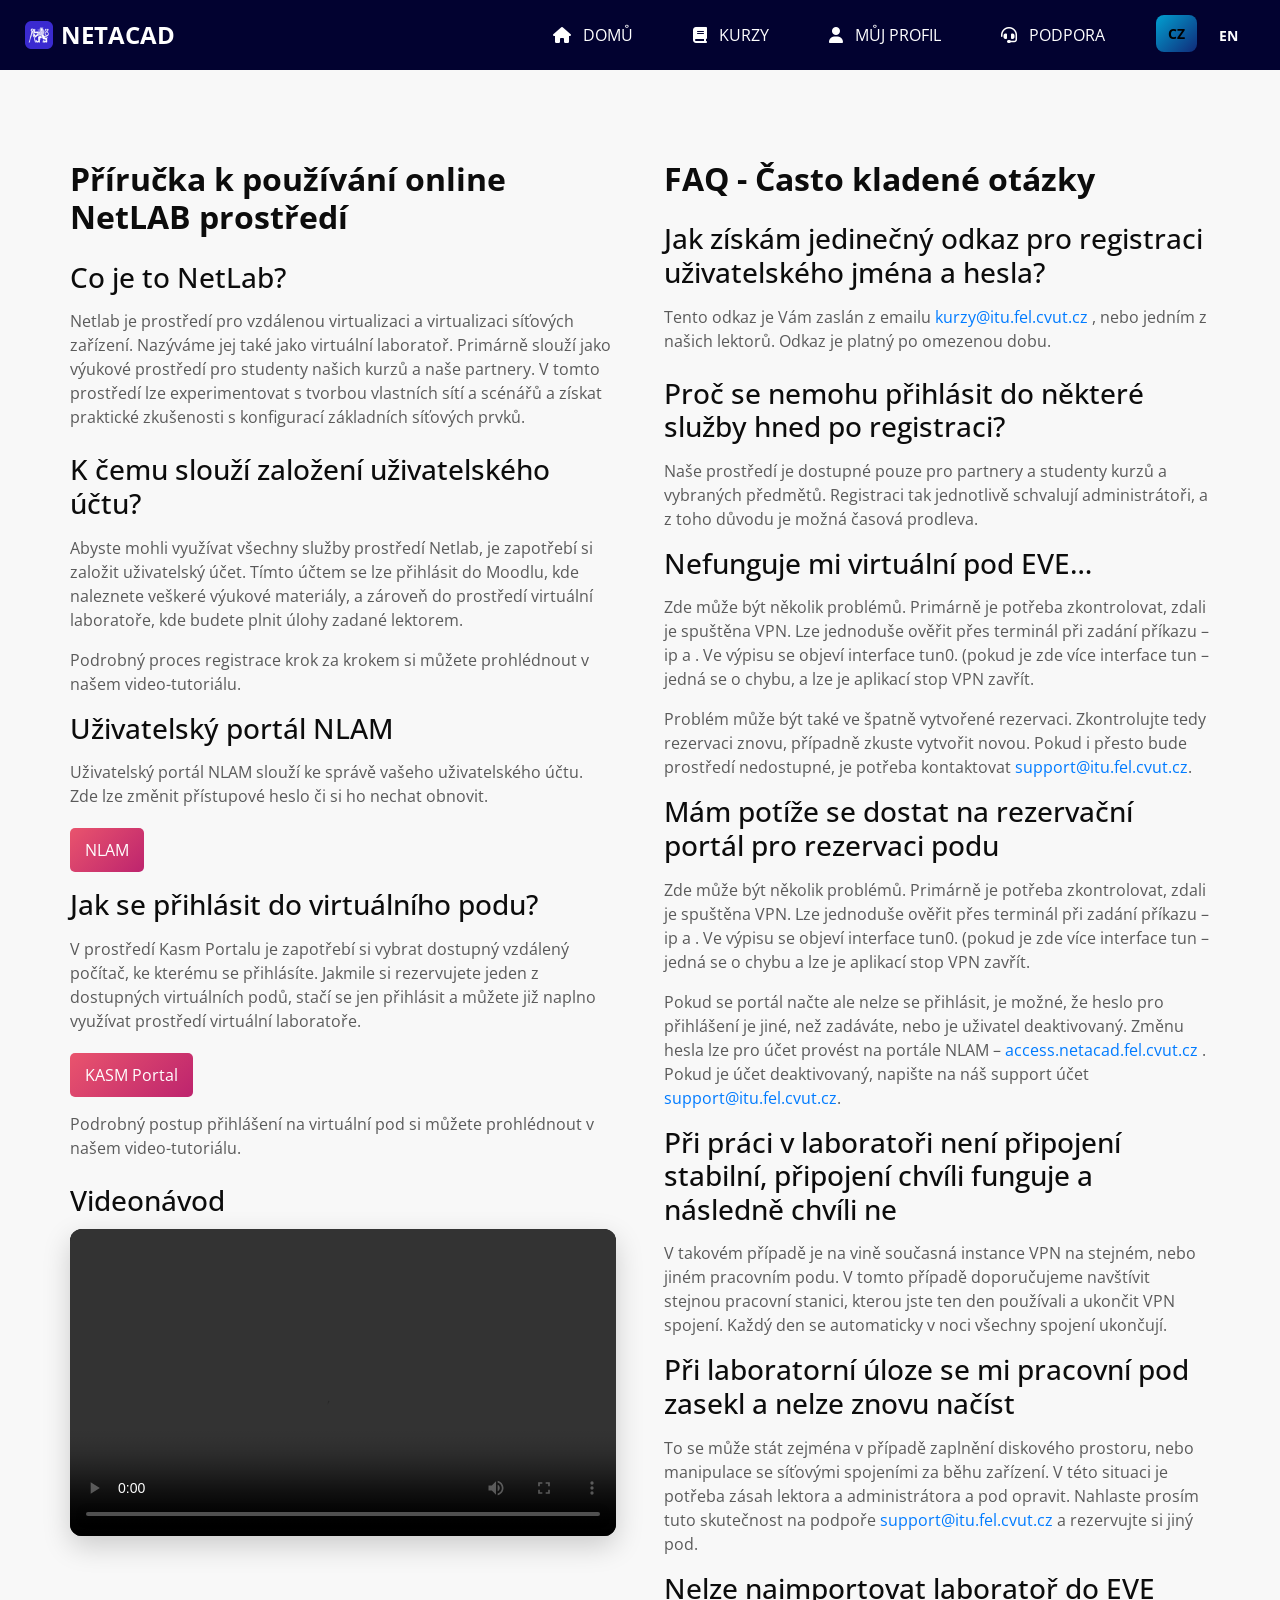
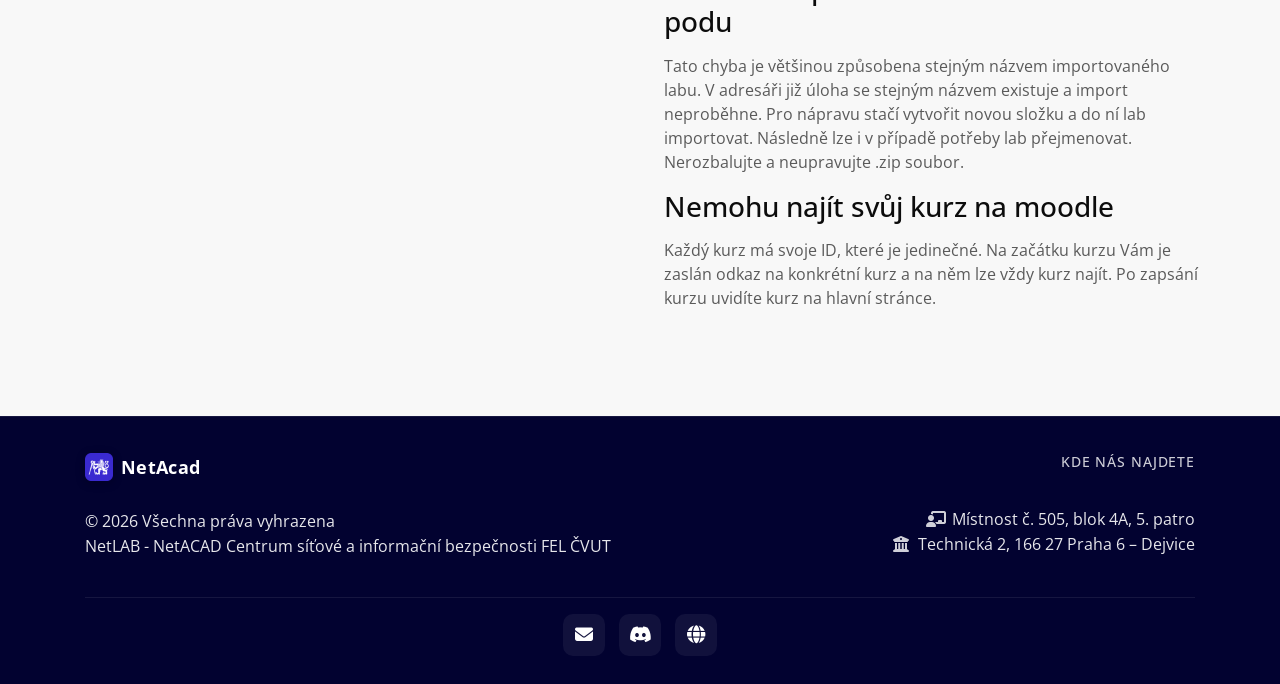
==== commit 3f47770a: "Added translation for navody.html" ====
--- a/navody.html
+++ b/navody.html
@@ -101,51 +101,48 @@
         <div class="col-lg-6 pr-4">
           <div class="detail-box container--narrow flow">
             <div class="heading_container">
-              <h2>
+              <h2 data-i18n="about_title">
                 Příručka k používání online NetLAB prostředí
               </h2>
             </div>
-            <h3>
+            <h3 data-i18n="about_whatIsNetlab_title">
               Co je to NetLab?
             </h3>
-
-            <p>
+            <p data-i18n="about_whatIsNetlab_body">
               Netlab je prostředí pro vzdálenou virtualizaci a virtualizaci síťových zařízení. Nazýváme jej také jako virtuální laboratoř. Primárně slouží jako výukové prostředí pro studenty našich kurzů a naše partnery. V tomto prostředí lze experimentovat s tvorbou vlastních sítí a scénářů a získat praktické zkušenosti s konfigurací základních síťových prvků.
             </p>
-            <h3 class="mt-4">
+            <h3 class="mt-4" data-i18n="about_account_title">
               K čemu slouží založení uživatelského účtu?
             </h3>
-            <p>
+            <p data-i18n="about_account_body1">
               Abyste mohli využívat všechny služby prostředí Netlab, je zapotřebí si založit uživatelský účet. Tímto účtem se lze přihlásit do Moodlu, kde naleznete veškeré výukové materiály, a zároveň do prostředí virtuální laboratoře, kde budete plnit úlohy zadané lektorem.
             </p>
-            <p>
+            <p data-i18n="about_account_body2">
               Podrobný proces registrace krok za krokem si můžete prohlédnout v našem video-tutoriálu.
             </p>
-            <h3>
+            <h3 data-i18n="about_nlam_title">
               Uživatelský portál NLAM
             </h3>
-
-            <p class="mb-0">
+            <p class="mb-0" data-i18n="about_nlam_body">
               Uživatelský portál NLAM slouží ke správě vašeho uživatelského účtu. <br> Zde lze změnit přístupové heslo či si ho nechat obnovit.
             </p>
 
             <div class="btn-row">
-              <a class="btn-1-ss" href="https://access.netacad.fel.cvut.cz/nlam">NLAM</a>
-            </div>
-
-            <h3>
+              <a class="btn-1-ss" href="https://access.netacad.fel.cvut.cz/nlam" data-i18n="about_nlam_button">NLAM</a>
+            </div>
+
+            <h3 data-i18n="about_kasm_title">
               Jak se přihlásit do virtuálního podu?
             </h3>
-
-            <p class="mb-0">
+            <p class="mb-0" data-i18n="about_kasm_body1">
               V prostředí Kasm Portalu je zapotřebí si vybrat dostupný vzdálený počítač, ke kterému se přihlásíte. Jakmile si rezervujete jeden z dostupných virtuálních podů, stačí se jen přihlásit a můžete již naplno využívat prostředí virtuální laboratoře.
             </p>
-            <a class="btn-1-ss" href="https://access.netacad.fel.cvut.cz/kasmportal">KASM Portal</a>
-            <p>
+            <a class="btn-1-ss" href="https://access.netacad.fel.cvut.cz/kasmportal" data-i18n="about_kasm_button">KASM Portal</a>
+            <p data-i18n="about_kasm_body2">
               Podrobný postup přihlášení na virtuální pod si můžete prohlédnout v našem video-tutoriálu.
             </p>
 
-            <h3 class="mb-2 mt-4">
+            <h3 class="mb-2 mt-4" data-i18n="about_video_title">
               Videonávod
             </h3>
 
@@ -157,80 +154,87 @@
           </div>
         </div>
 
-<!--        <div class="col-lg-6 d-none d-lg-block">-->
-<!--          <div class="img-box sticky-aside card-aside">-->
-<!--            <img src="images/about-img.png" alt="NetLab ukázka">-->
-<!--          </div>-->
-<!--        </div>-->
-
-<!--      </div>-->
-<!--    </div>-->
-<!--  </section> -->
-
-<!--  <section class="about_section layout_padding"> -->
-<!--    <div class="container">-->
-<!--      <div class="row">-->
+        <!--        <div class="col-lg-6 d-none d-lg-block">-->
+        <!--          <div class="img-box sticky-aside card-aside">-->
+        <!--            <img src="images/about-img.png" alt="NetLab ukázka">-->
+        <!--          </div>-->
+        <!--        </div>-->
+
+        <!--      </div>-->
+        <!--    </div>-->
+        <!--  </section> -->
+
+        <!--  <section class="about_section layout_padding"> -->
+        <!--    <div class="container">-->
+        <!--      <div class="row">-->
+
         <div class="col-lg-6 pl-4">
           <div class="detail-box container--narrow flow">
             <div class="heading_container">
-              <h2>
+              <h2 data-i18n="faq_title">
                 FAQ - Často kladené otázky
               </h2>
             </div>
-            <h3>
+            <h3 data-i18n="faq_regLink_title">
               Jak získám jedinečný odkaz pro registraci uživatelského jména a hesla?
             </h3>
-
             <p>
-              Tento odkaz je Vám zaslán z emailu <a href="mailto:kurzy@itu.fel.cvut.cz">kurzy@itu.fel.cvut.cz</a>, nebo jedním z našich lektorů. Odkaz je platný po omezenou dobu.
-            </p>
-            <h3 class="mt-4">
+              <span data-i18n="faq_regLink_part1">Tento odkaz je Vám zaslán z emailu</span>
+              <a href="mailto:kurzy@itu.fel.cvut.cz" data-i18n="faq_regLink_email">kurzy@itu.fel.cvut.cz</a>
+              <span data-i18n="faq_regLink_part2">, nebo jedním z našich lektorů. Odkaz je platný po omezenou dobu.</span>
+            </p>
+            <h3 class="mt-4" data-i18n="faq_afterRegister_title">
               Proč se nemohu přihlásit do některé služby hned po registraci?
             </h3>
+            <p data-i18n="faq_afterRegister_body">
+              Naše prostředí je dostupné pouze pro partnery a studenty kurzů a vybraných předmětů. Registraci tak jednotlivě schvalují administrátoři, a z toho důvodu je možná časová prodleva.
+            </p>
+            <h3 data-i18n="faq_evePod_title">
+              Nefunguje mi virtuální pod EVE…
+            </h3>
+            <p data-i18n="faq_evePod_body1">
+              Zde může být několik problémů. Primárně je potřeba zkontrolovat, zdali je spuštěna VPN. Lze jednoduše ověřit přes terminál při zadání příkazu – ip a . Ve výpisu se objeví interface tun0. (pokud je zde více interface tun – jedná se o chybu, a lze je aplikací stop VPN zavřít.
+            </p>
             <p>
-              Naše prostředí je dostupné pouze pro partnery a studenty kurzů a vybraných předmětů. Registraci tak jednotlivě schvalují administrátoři, a z toho důvodu je možná časová prodleva.
-            </p>
-
-            <h3>
-              Nefunguje mi virtuální pod EVE…
-            </h3>
+              <span data-i18n="faq_evePod_body2_prefix">Problém může být také ve špatně vytvořené rezervaci. Zkontrolujte tedy rezervaci znovu, případně zkuste vytvořit novou. Pokud i přesto bude prostředí nedostupné, je potřeba kontaktovat</span>
+              <a href="mailto:support@itu.fel.cvut.cz" data-i18n="faq_support_email">support@itu.fel.cvut.cz</a><span data-i18n="faq_evePod_body2_suffix">.</span>
+            </p>
+            <h3 data-i18n="faq_bookingPortal_title">
+              Mám potíže se dostat na rezervační portál pro rezervaci podu
+            </h3>
+            <p data-i18n="faq_bookingPortal_body1">
+              Zde může být několik problémů. Primárně je potřeba zkontrolovat, zdali je spuštěna VPN. Lze jednoduše ověřit přes terminál při zadání příkazu – ip a . Ve výpisu se objeví interface tun0. (pokud je zde více interface tun – jedná se o chybu a lze je aplikací stop VPN zavřít.
+            </p>
             <p>
-              Zde může být několik problémů. Primárně je potřeba zkontrolovat, zdali je spuštěna VPN. Lze jednoduše ověřit přes terminál při zadání příkazu – ip a . Ve výpisu se objeví interface tun0. (pokud je zde více interface tun – jedná se o chybu, a lze je aplikací stop VPN zavřít.
-            </p>
+              <span data-i18n="faq_bookingPortal_body2_prefix">Pokud se portál načte ale nelze se přihlásit, je možné, že heslo pro přihlášení je jiné, než zadáváte, nebo je uživatel deaktivovaný. Změnu hesla lze pro účet provést na portále NLAM –</span>
+              <a href="https://access.netacad.fel.cvut.cz" data-i18n="faq_nlam_linkText">access.netacad.fel.cvut.cz</a>
+              <span data-i18n="faq_bookingPortal_body2_suffix">. Pokud je účet deaktivovaný, napište na náš support účet</span>
+              <a href="mailto:support@itu.fel.cvut.cz" data-i18n="faq_support_email2">support@itu.fel.cvut.cz</a><span data-i18n="faq_bookingPortal_body2_dot">.</span>
+            </p>
+            <h3 data-i18n="faq_unstableConnection_title">
+              Při práci v laboratoři není připojení stabilní, připojení chvíli funguje a následně chvíli ne
+            </h3>
+            <p data-i18n="faq_unstableConnection_body">
+              V takovém případě je na vině současná instance VPN na stejném, nebo jiném pracovním podu. V tomto případě doporučujeme navštívit stejnou pracovní stanici, kterou jste ten den používali a ukončit VPN spojení. Každý den se automaticky v noci všechny spojení ukončují.
+            </p>
+            <h3 data-i18n="faq_frozenPod_title">
+              Při laboratorní úloze se mi pracovní pod zasekl a nelze znovu načíst
+            </h3>
             <p>
-              Problém může být také ve špatně vytvořené rezervaci. Zkontrolujte tedy rezervaci znovu, případně zkuste vytvořit novou. Pokud i přesto bude prostředí nedostupné, je potřeba kontaktovat <a href="mailto:support@itu.fel.cvut.cz">support@itu.fel.cvut.cz</a>.
-            </p>
-            <h3>
-              Mám potíže se dostat na rezervační portál pro rezervaci podu
-            </h3>
-            <p>
-              Zde může být několik problémů. Primárně je potřeba zkontrolovat, zdali je spuštěna VPN. Lze jednoduše ověřit přes terminál při zadání příkazu – ip a . Ve výpisu se objeví interface tun0. (pokud je zde více interface tun – jedná se o chybu a lze je aplikací stop VPN zavřít.
-            </p>
-            <p>
-              Pokud se portál načte ale nelze se přihlásit, je možné, že heslo pro přihlášení je jiné, než zadáváte, nebo je uživatel deaktivovaný. Změnu hesla lze pro účet provést na portále NLAM – <a href="https://access.netacad.fel.cvut.cz">access.netacad.fel.cvut.cz</a> . Pokud je účet deaktivovaný, napište na náš support účet <a href="mailto:support@itu.fel.cvut.cz">support@itu.fel.cvut.cz</a>.
-            </p>
-            <h3>
-              Při práci v laboratoři není připojení stabilní, připojení chvíli funguje a následně chvíli ne
-            </h3>
-            <p>
-              V takovém případě je na vině současná instance VPN na stejném, nebo jiném pracovním podu. V tomto případě doporučujeme navštívit stejnou pracovní stanici, kterou jste ten den používali a ukončit VPN spojení. Každý den se automaticky v noci všechny spojení ukončují.
-            </p>
-            <h3>
-              Při laboratorní úloze se mi pracovní pod zasekl a nelze znovu načíst
-            </h3>
-            <p>
-              To se může stát zejména v případě zaplnění diskového prostoru, nebo manipulace se síťovými spojeními za běhu zařízení. V této situaci je potřeba zásah lektora a administrátora a pod opravit. Nahlaste prosím tuto skutečnost na podpoře <a href="mailto:support@itu.fel.cvut.cz">support@itu.fel.cvut.cz</a> a rezervujte si jiný pod.
-            </p>
-            <h3>
+              <span data-i18n="faq_frozenPod_body_prefix">To se může stát zejména v případě zaplnění diskového prostoru, nebo manipulace se síťovými spojeními za běhu zařízení. V této situaci je potřeba zásah lektora a administrátora a pod opravit. Nahlaste prosím tuto skutečnost na podpoře</span>
+              <a href="mailto:support@itu.fel.cvut.cz" data-i18n="faq_support_email3">support@itu.fel.cvut.cz</a>
+              <span data-i18n="faq_frozenPod_body_suffix">a rezervujte si jiný pod.</span>
+            </p>
+            <h3 data-i18n="faq_eveImport_title">
               Nelze naimportovat laboratoř do EVE podu
             </h3>
-            <p>
+            <p data-i18n="faq_eveImport_body">
               Tato chyba je většinou způsobena stejným názvem importovaného labu. V adresáři již úloha se stejným názvem existuje a import neproběhne. Pro nápravu stačí vytvořit novou složku a do ní lab importovat. Následně lze i v případě potřeby lab přejmenovat. Nerozbalujte a neupravujte .zip soubor.
             </p>
-            <h3>
+            <h3 data-i18n="faq_moodle_title">
               Nemohu najít svůj kurz na moodle
             </h3>
-            <p>
+            <p data-i18n="faq_moodle_body">
               Každý kurz má svoje ID, které je jedinečné. Na začátku kurzu Vám je zaslán odkaz na konkrétní kurz a na něm lze vždy kurz najít. Po zapsání kurzu uvidíte kurz na hlavní stránce.
             </p>
           </div>
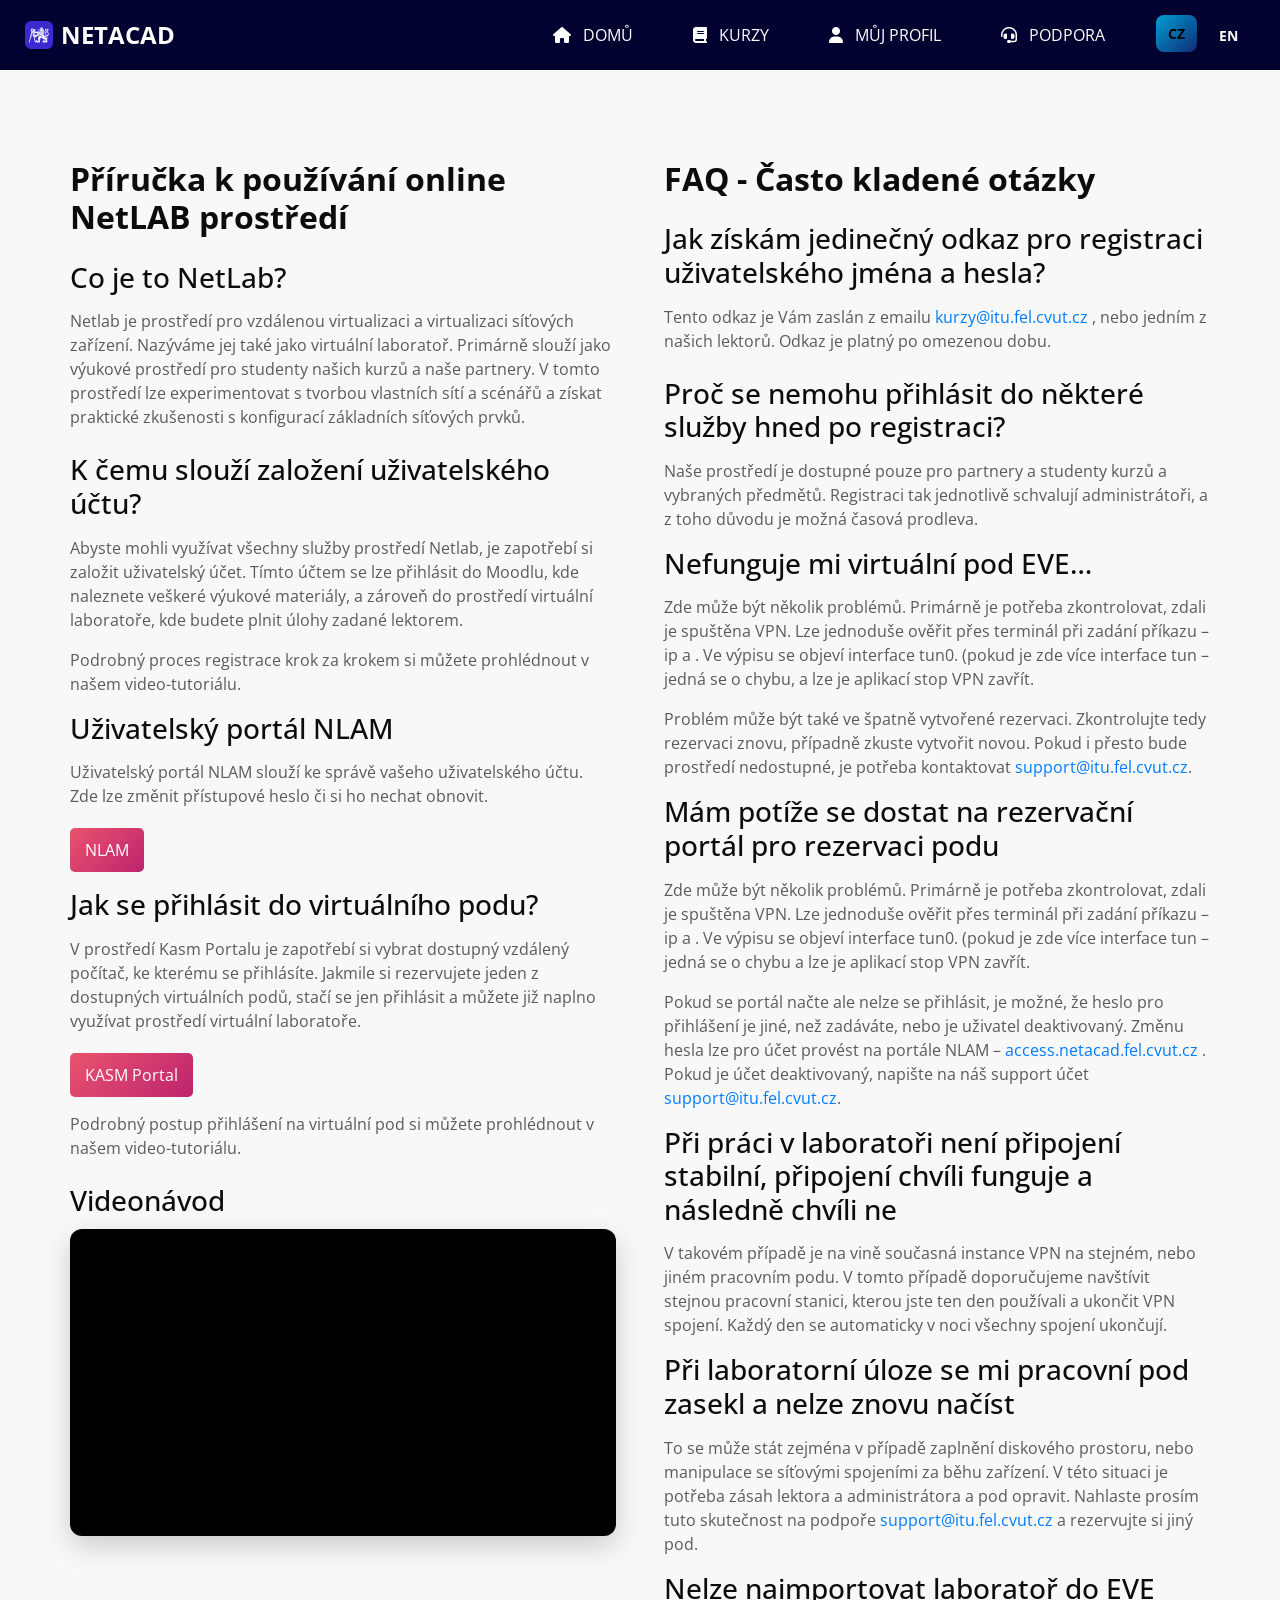
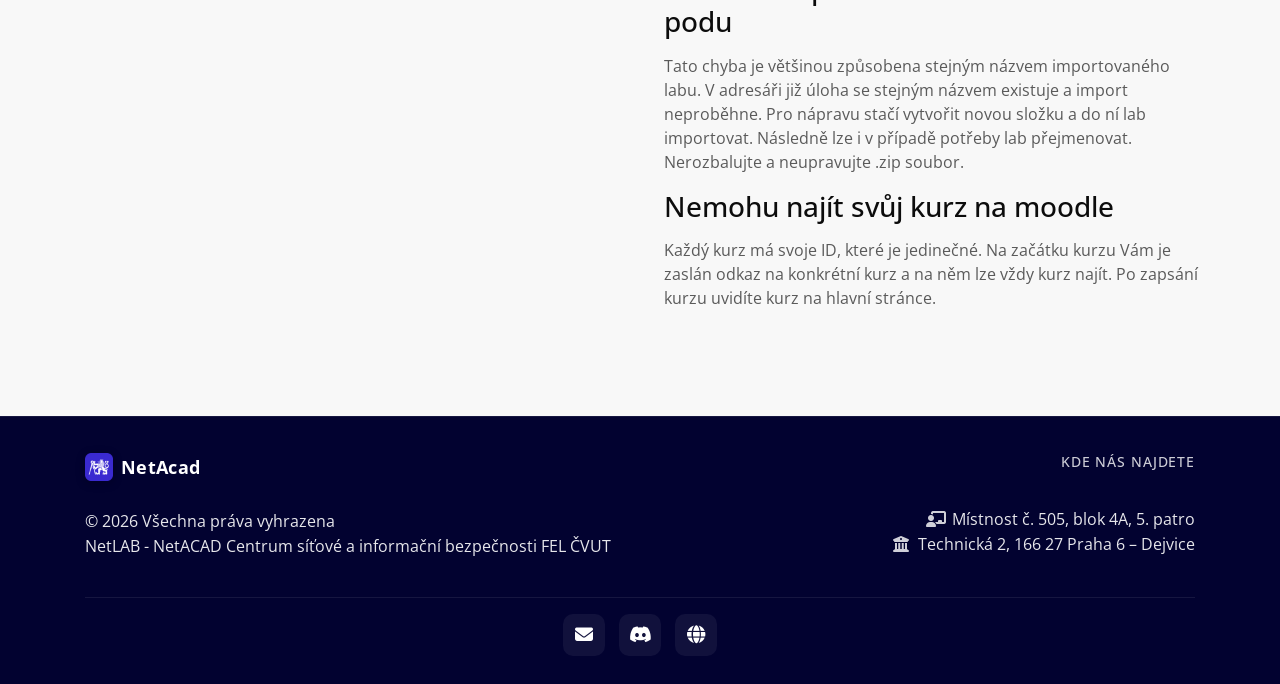
==== commit 794c184c: "Added new youtube video to page" ====
--- a/navody.html
+++ b/navody.html
@@ -148,7 +148,14 @@
 
             <div class="video-block">
               <div class="video-frame">
-                <video controls src="video/UTF-8Tutorial.mp4" type="video/mp4"></video>
+                <iframe
+                    width="560"
+                    height="315"
+                    src="https://www.youtube.com/embed/ezX9qFVlemg"
+                    frameborder="0"
+                    allow="accelerometer; autoplay; clipboard-write; encrypted-media; gyroscope; picture-in-picture"
+                    allowfullscreen>
+                </iframe>
               </div>
             </div>
           </div>
--- a/css/style.css
+++ b/css/style.css
@@ -876,7 +876,6 @@
     top: auto;
   }
 }
-/* --- Video block tidy layout --- */
 .about_section .detail-box .video-block {
   margin-top: 1rem;
   margin-bottom: 1.5rem;
@@ -885,36 +884,43 @@
 .about_section .detail-box .video-frame {
   position: relative;
   width: 100%;
-  aspect-ratio: 16/9; /* drží 16:9, žádné skrolování */
-  background: #000; /* hezké pozadí při načítání */
+  aspect-ratio: 16/9;
+  background: #000;
   border-radius: 12px;
-  overflow: hidden;
+  overflow: hidden; /* keeps rounded corners on the media */
   box-shadow: 0 10px 28px rgba(0, 0, 0, 0.18);
-}
-
-.about_section .detail-box .video-frame video {
+  line-height: 0; /* kills baseline gap under iframe */
+}
+
+/* Make iframe/video fill the frame exactly */
+.about_section .detail-box .video-frame > iframe,
+.about_section .detail-box .video-frame > video {
   position: absolute;
   inset: 0;
   width: 100%;
   height: 100%;
-  object-fit: cover; /* žádné černé pruhy při různých zdrojích */
   display: block;
-  outline: none;
-}
-
-/* popisek pod videem */
+  border: 0;
+}
+
+/* For self-hosted <video>, show whole picture (no cropping) */
+.about_section .detail-box .video-frame > video {
+  object-fit: contain; /* avoid cropping (cover was cutting edges) */
+  background: #000; /* any letterbox is black, symmetric */
+}
+
+/* Caption */
 .about_section .detail-box .video-caption {
   margin: 0.75rem 0 0;
   font-size: 0.95rem;
   color: #666;
 }
 
-/* zarovnání mezer kolem nadpisu a bloků okolo */
+/* Nice spacing after H3 */
 .about_section .detail-box h3 + .video-block {
-  margin-top: 0.75rem; /* zjemní mezeru po H3 */
-}
-
-/* volitelné: větší odsazení okolních sekcí na desktopu */
+  margin-top: 0.75rem;
+}
+
 @media (min-width: 992px) {
   .about_section .detail-box .video-block {
     margin-bottom: 2rem;
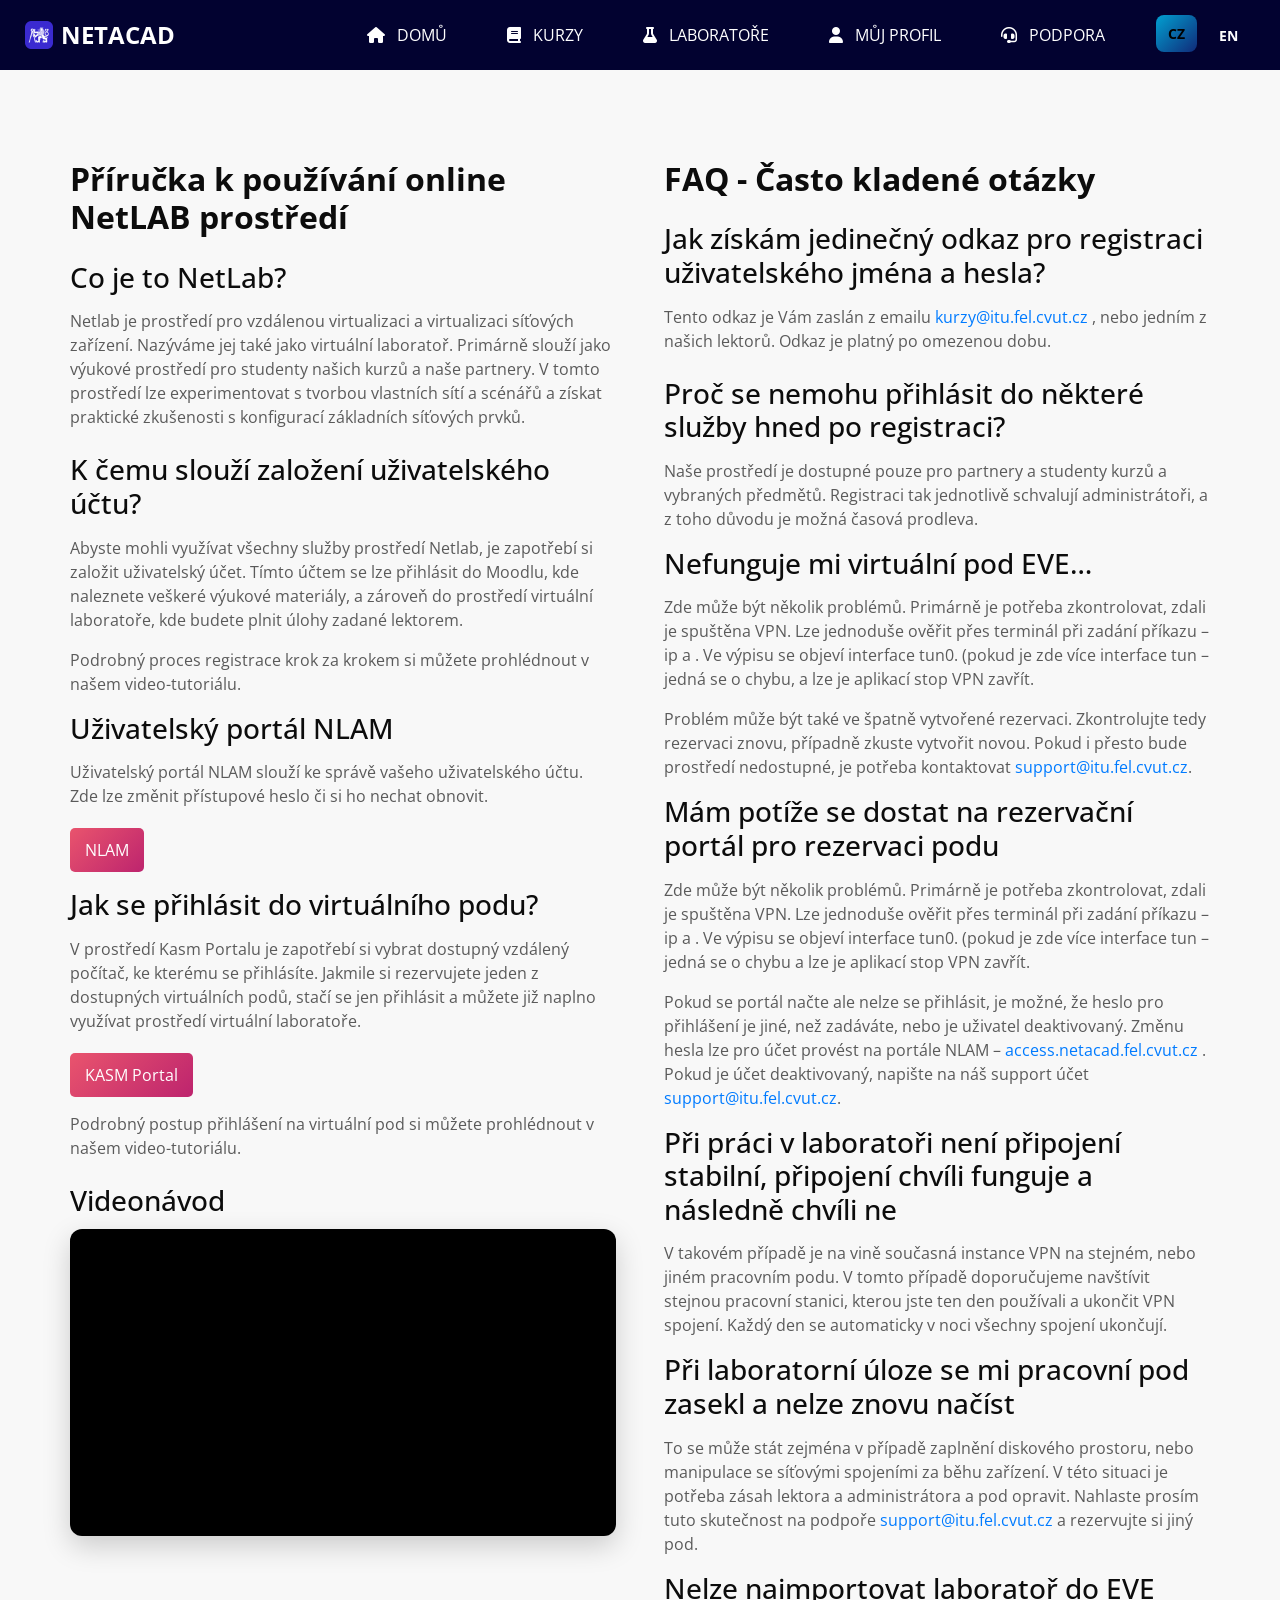
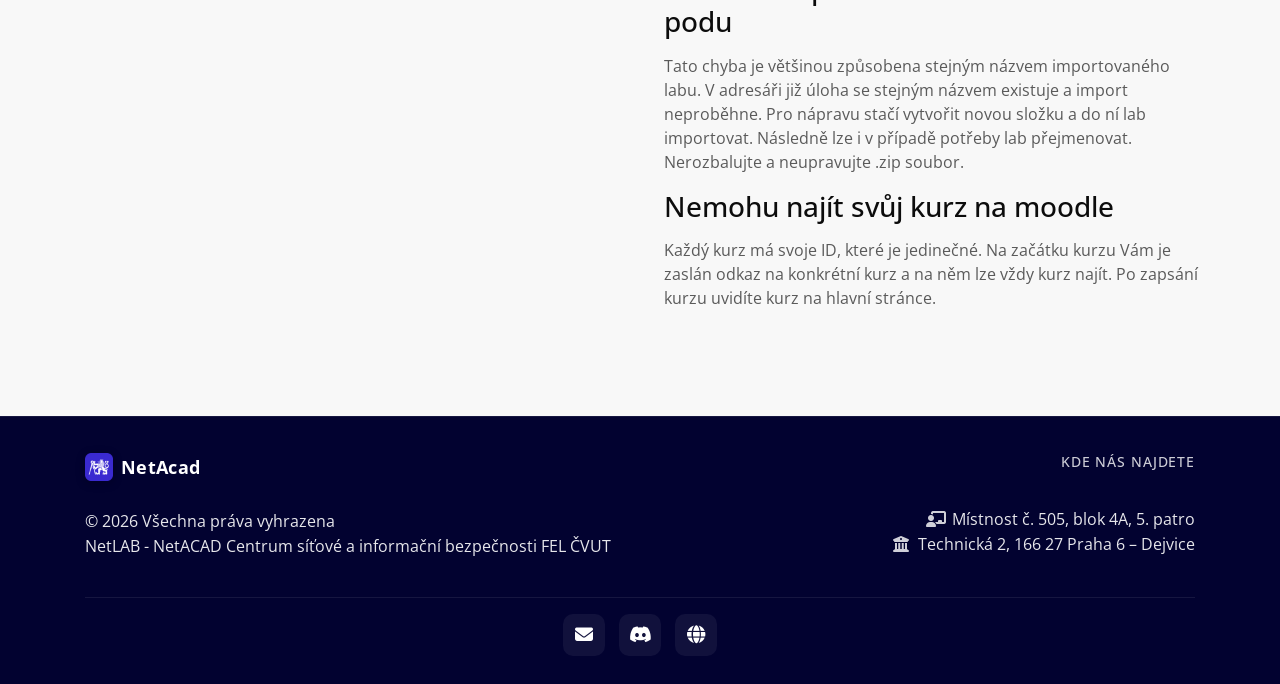
==== commit d5677efc: "Added translation to rest of links" ====
--- a/navody.html
+++ b/navody.html
@@ -63,16 +63,20 @@
                 </a>
               </li>
               <li class="nav-item">
-                <a class="nav-link" href="https://moodle.netacad.fel.cvut.cz/moodle" data-i18n="courses">
+                <a class="nav-link" href="https://moodle.netacad.fel.cvut.cz/moodle" data-i18n-attr="href:moodleLogin" data-i18n="courses">
                   <i class="fas fa-book mr-2"></i> Kurzy
                 </a>
               </li>
               <li class="nav-item">
-                <a class="nav-link" href="https://access.netacad.fel.cvut.cz/en/login" data-i18n="profile">
+                <a class="nav-link" href="https://access.netacad.fel.cvut.cz/kasmportal" data-i18n-attr="href:kasmportalLink" data-i18n="labs">
+                  <i class="fas fa-vials mr-2"></i> Laboratoře
+                </a>
+              </li>
+              <li class="nav-item">
+                <a class="nav-link" href="https://access.netacad.fel.cvut.cz/en/login" data-i18n-attr="href:loginPage" data-i18n="profile">
                   <i class="fas fa-user mr-2"></i> Můj profil
                 </a>
               </li>
-
               <li class="nav-item">
                 <a class="nav-link" href="mailto:support@itu.fel.cvut.cz" data-i18n="support">
                   <i class="fas fa-headset mr-2"></i> Podpora
@@ -128,7 +132,7 @@
             </p>
 
             <div class="btn-row">
-              <a class="btn-1-ss" href="https://access.netacad.fel.cvut.cz/nlam" data-i18n="about_nlam_button">NLAM</a>
+              <a class="btn-1-ss" href="https://access.netacad.fel.cvut.cz/en/login" data-i18n-attr="href:loginPage" data-i18n="about_nlam_button">NLAM</a>
             </div>
 
             <h3 data-i18n="about_kasm_title">
@@ -137,7 +141,7 @@
             <p class="mb-0" data-i18n="about_kasm_body1">
               V prostředí Kasm Portalu je zapotřebí si vybrat dostupný vzdálený počítač, ke kterému se přihlásíte. Jakmile si rezervujete jeden z dostupných virtuálních podů, stačí se jen přihlásit a můžete již naplno využívat prostředí virtuální laboratoře.
             </p>
-            <a class="btn-1-ss" href="https://access.netacad.fel.cvut.cz/kasmportal" data-i18n="about_kasm_button">KASM Portal</a>
+            <a class="btn-1-ss" href="https://access.netacad.fel.cvut.cz/kasmportal" data-i18n-attr="href:kasmportalLink" data-i18n="about_kasm_button">KASM Portal</a>
             <p data-i18n="about_kasm_body2">
               Podrobný postup přihlášení na virtuální pod si můžete prohlédnout v našem video-tutoriálu.
             </p>
@@ -152,6 +156,7 @@
                     width="560"
                     height="315"
                     src="https://www.youtube.com/embed/ezX9qFVlemg"
+                    data-i18n-attr="src:videoTutorialUrl"
                     frameborder="0"
                     allow="accelerometer; autoplay; clipboard-write; encrypted-media; gyroscope; picture-in-picture"
                     allowfullscreen>
@@ -293,7 +298,7 @@
         <a class="footer-meta-link" href="mailto:support@itu.fel.cvut.cz">
           <i class="fas fa-envelope"></i> <span class="sr-only">Email</span>
         </a>
-        <a class="footer-meta-link" href="https://discord.gg/mCXzd8gn">
+        <a class="footer-meta-link" href="https://discord.gg/qXGUH6nCqa">
           <i class="fab fa-discord"></i> <span class="sr-only">Discord</span>
         </a>
         <a class="footer-meta-link" href="https://netacad.fel.cvut.cz">
